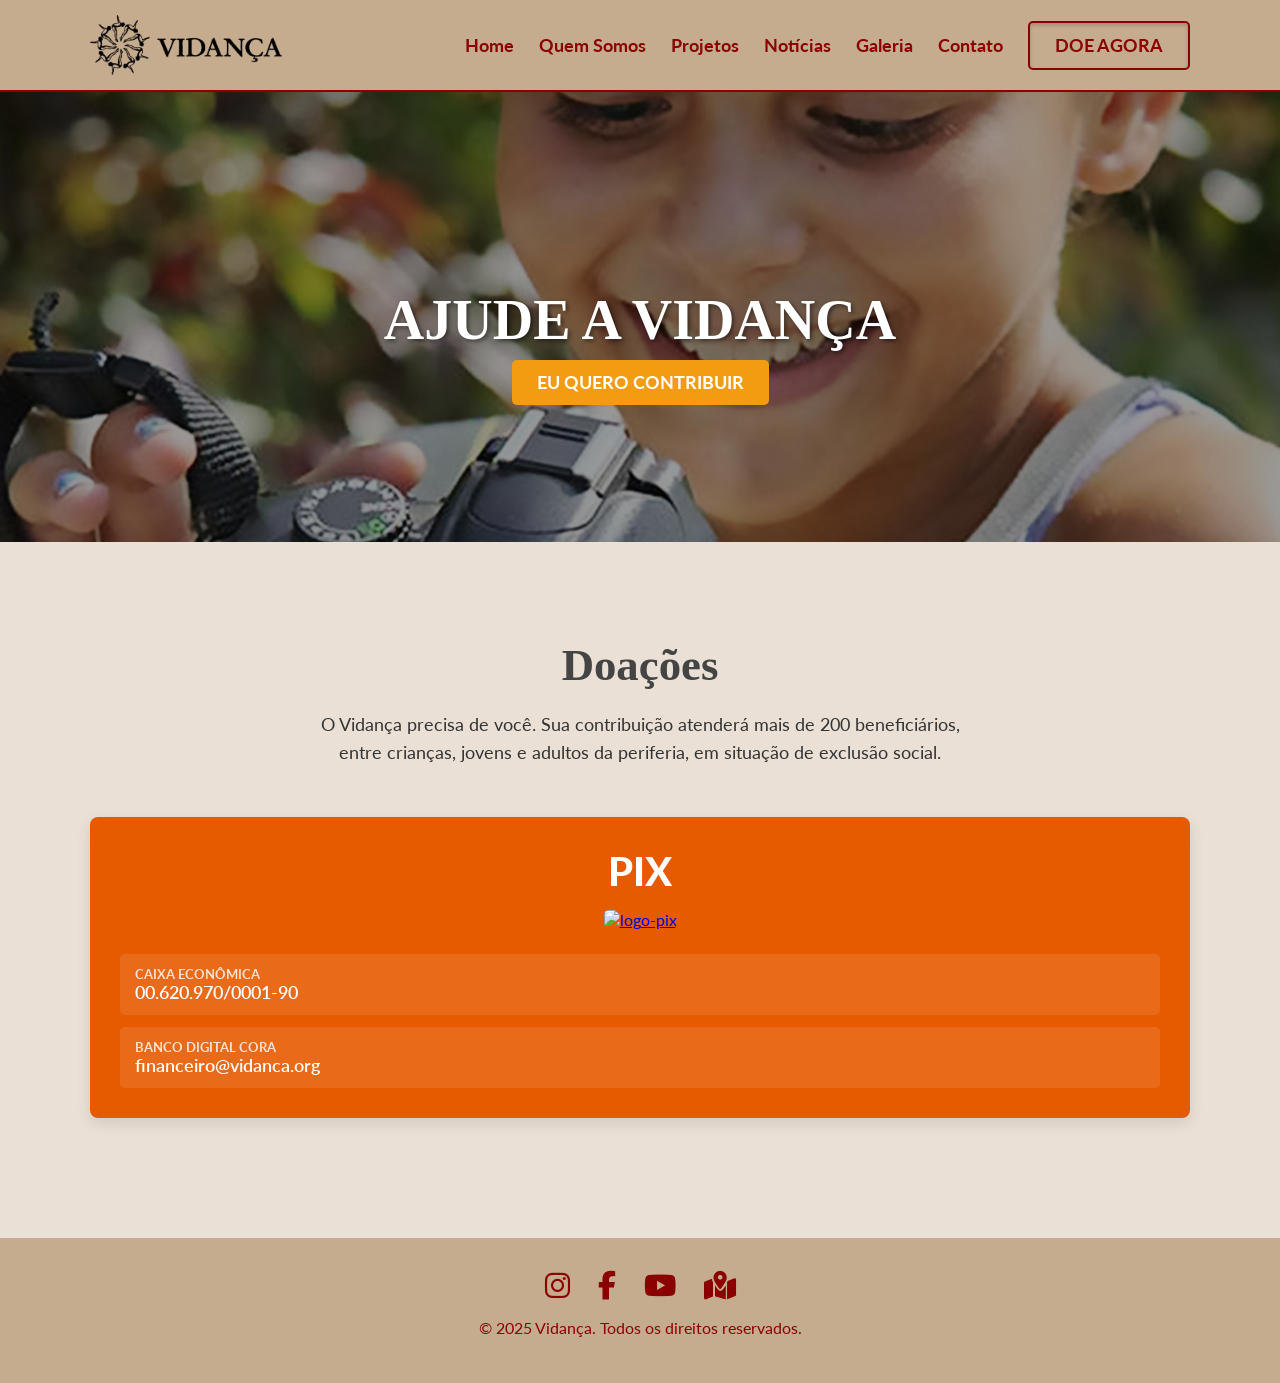
==== ajudar.html @ 6cb88810 "Merge branch 'main' of https://github.com/Eduardoe404/vidanca" ====
<!DOCTYPE html>
<html lang="pt-BR">
<head>
    <meta charset="UTF-8">
    <meta name="viewport" content="width=device-width, initial-scale=1.0">
    <title>Vidança - Movimento que Transforma</title>

    <link rel="icon" type="image/png" href="images/favicon.png">
    <link rel="stylesheet" href="css/style.css">
    <link href="https://fonts.googleapis.com/css2?family=Garamond:wght@700&family=Lato:wght@400;700&display=swap" rel="stylesheet">
    
    <link rel="stylesheet" href="https://cdnjs.cloudflare.com/ajax/libs/font-awesome/6.5.1/css/all.min.css">
</head>

<body>

    <header class="cabecalho">
    <div class="container">
        <a href="index.html" class="logo-area">
            <img src="images/vidanca-logo.png" alt="Logo VIdança" class="logo">
            </a>
        <nav>
            <ul>
                <li><a href="index.html">Home</a></li>
                <li><a href="sobre.html">Quem Somos</a></li>
                <li><a href="projetos.html">Projetos</a></li>
                <li><a href="noticias.html">Notícias</a></li>
                <li><a href="galeria.html">Galeria</a></li>
                <li><a href="contato.html">Contato</a></li>
                <li><a href="ajudar.html" class="btn-doar ativo">DOE AGORA</a></li>
            </ul>
        </nav>
        </div>
    </header>

    <main>
        
        <section class="ajude-hero">
            <div class="ajude-hero-overlay"></div>
            <div class="container hero-content">
                <h1>AJUDE A VIDANÇA</h1>
                <a href="#doacoes-secao" class="btn-contribuir">EU QUERO CONTRIBUIR</a>
            </div>
        </section>

        <section class="doacoes" id="doacoes-secao">
            <div class="container">
                <h2>Doações</h2>
                <p class="doacoes-intro">O Vidança precisa de você. Sua contribuição atenderá mais de 200 beneficiários, entre crianças, jovens e adultos da periferia, em situação de exclusão social.</p>
                
                <div class="doacoes-grid">
                    <div class="card-doacao card-vermelho">
                        <h3>PIX</h3>
                        <a href="#" class="btn-pix" >
                            <img src="images/doe-agora/pix.png" alt="logo-pix">
                        </a>

                        <div class="pix-chaves-container">

                            <div class="chave-pix">
                                <span class="chave-tipo">Caixa Econômica</span>
                                <span class="chave-valor">00.620.970/0001-90</span>
                            </div>

                            <div class="chave-pix">
                                <span class="chave-tipo">Banco Digital CORA</span>
                                <span class="chave-valor">financeiro@vidanca.org</span>
                            </div>
                        </div>
                    </div>

                </div>
            </div>
        </section>

    </main>
    
    <footer class="rodape">
    <div class="container">
        <div class="social">
            <a href="https://www.instagram.com/ciavidanca/" target="_blank" aria-label="Instagram">
                <i class="fa-brands fa-instagram"></i>
            </a>
            <a href="https://www.facebook.com/ciavidanca" target="_blank" aria-label="Facebook">
                <i class="fa-brands fa-facebook-f"></i>
            </a>
            <a href="https://www.youtube.com/c/Associa%C3%A7%C3%A3oVidan%C3%A7a" target="_blank" aria-label="YouTube">
                <i class="fa-brands fa-youtube"></i>
            </a>
            <a href="https://mapacultural.secult.ce.gov.br/agente/8705/" target="_blank" aria-label="Mapa Cultural">
                <i class="fa-solid fa-map-location-dot"></i>
            </a>
        </div>
        <p>&copy; 2025 Vidança. Todos os direitos reservados.</p>
    </div>
    </footer>
    
</body>
</html>
---- css/style.css ----
/* Definição das variáveis de cor e fontes */
:root {
    --cor-principal: #8B0000;
    --cor-fundo: #EAE0D5;
    --cor-texto: #333333;
    --cor-destaque: #C6AC8F;
    --fonte-titulo: 'Alan Sans', serif;
    --fonte-corpo: 'Lato', sans-serif;
    --fonte-subtitulo: 'Playfair Display', serif;
}

/* Estilos Globais */
body {
    margin: 0;
    font-family: var(--fonte-corpo);
    background-color: var(--cor-fundo);
    color: var(--cor-texto);
}

.container {
    max-width: 1100px;
    margin: 0 auto;
    padding: 0 20px;
}

/* Cabeçalho */
.cabecalho {
    background-color: var(--cor-destaque);
    padding: 15px 0;
    border-bottom: 2px solid var(--cor-principal);
    position: sticky;
    top: 0;
    z-index: 100;
}

.cabecalho .container {
    display: flex;
    justify-content: space-between;
    align-items: center;
}

.logo {
    height: 60px;
}

/* Agrupa a logo e o texto para que fiquem juntos */
.logo-area {
    display: flex;
    align-items: center;
    text-decoration: none; /* Remove o sublinhado do link */
}

/* Container para o texto ao lado da logo */
.logo-texto {
    display: flex;
    flex-direction: column; /* Coloca um texto sobre o outro */
    margin-left: 15px; /* Espaçamento entre a logo e o texto */
}

/* Estilo para o nome "VIdança" */
.instituto-nome {
    font-family: var(--fonte-titulo);
    font-size: 1.8em; /* Tamanho do nome */
    font-weight: bold;
    color: var(--cor-principal);
    line-height: 1; /* Ajusta a altura da linha */
}

/* Estilo para a frase "Movimento que Transforma" */
.instituto-tagline {
    font-family: var(--fonte-titulo);
    font-size: 0.9em; /* Tamanho da frase */
    color: var(--cor-principal);
    line-height: 1; /* Ajusta a altura da linha */
}

.cabecalho nav ul {
    list-style: none;
    margin: 0;
    padding: 0;
    display: flex;
    gap: 25px;
}

.cabecalho nav a {
    text-decoration: none;
    color: var(--cor-principal);
    font-weight: bold;
    font-size: 1.1em;
    padding-bottom: 5px;
    border-bottom: 2px solid transparent;
    transition: border-color 0.3s;
}

.cabecalho nav a:hover {
    border-color: var(--cor-principal);
}

/* ==================================================== */
/* ============ ESTILOS DO CARROSSEL ============ */
/* ==================================================== */

.carousel-container {
    width: 100%;
    position: relative; /* Essencial para posicionar os botões e as bolinhas */
    overflow: hidden; /* Esconde os slides que estão fora da tela */
    background-color: #333; /* Cor de fundo enquanto a imagem carrega */
    color: white;
}

.carousel-slide {
    display: flex; /* Alinha os slides lado a lado */
    height: 70vh; /* Altura de 70% da tela. Ajuste se precisar */
    min-height: 450px;
    transition: transform 0.7s ease-in-out; /* Animação de transição suave */
}

.slide {
    flex-shrink: 0; 
    box-sizing: border-box;
    position: relative;
    display: flex;
    justify-content: center;
    align-items: center;
    text-align: center;
    height: 100%;
}

.slide-background {
    position: absolute;
    top: 0;
    left: 0;
    width: 100%;
    height: 100%;
    background-size: cover;
    background-position: center;
    z-index: 1;
}

/* Camada escura para dar contraste ao texto */
.slide-background::before {
    content: '';
    position: absolute;
    top: 0;
    left: 0;
    width: 100%;
    height: 100%;
    background-color: rgba(0, 0, 0, 0.5); /* Ajuste a opacidade (0.5) se precisar */
}

.slide-content {
    position: relative;
    z-index: 2;
    max-width: 800px;
    padding: 20px;
}

.slide-content h2 {
    font-family: var(--fonte-titulo);
    font-size: 3.5rem; /* Tamanho do título principal */
    text-transform: uppercase;
    text-shadow: 2px 2px 5px rgba(0,0,0,0.7);
    margin-bottom: 15px;
}

.slide-content p {
    font-family: var(--fonte-corpo);
    font-size: 1.2rem;
    line-height: 1.6;
    margin-bottom: 30px;
}

.btn-saber-mais {
    font-family: var(--fonte-corpo);
    font-weight: bold;
    background-color: transparent;
    border: 2px solid white;
    color: white;
    padding: 12px 25px;
    text-decoration: none;
    text-transform: uppercase;
    border-radius: 5px;
    transition: background-color 0.3s, color 0.3s;
}

.btn-saber-mais:hover {
    background-color: white;
    color: var(--cor-principal);
}

.cabecalho nav a.btn-doar {
    font-family: var(--fonte-corpo);
    font-weight: bold;
    background-color: var(--cor-destaque);
    border: 2px solid var(--cor-principal);
    color: var(--cor-principal); /* Esta regra agora será aplicada corretamente */
    padding: 12px 25px;
    text-decoration: none;
    text-transform: uppercase;
    border-radius: 5px;
    transition: background-color 0.3s, color 0.3s;
}

.cabecalho nav a.btn-doar:hover {
    background-color: #A52A2A; /* Um vermelho um pouco mais claro para o efeito */
    border-color: #A52A2A;
    color: white;
}

/* Estilo dos Botões de Navegação (Setas) */
.carousel-btn {
    position: absolute;
    top: 50%;
    transform: translateY(-50%);
    z-index: 3;
    background-color: rgba(0, 0, 0, 0.4);
    color: white;
    border: none;
    cursor: pointer;
    padding: 15px;
    font-size: 20px;
    transition: background-color 0.3s;
}

.carousel-btn:hover {
    background-color: rgba(0, 0, 0, 0.7);
}

.prev { left: 15px; }
.next { right: 15px; }

/* Estilo das Bolinhas de Navegação */
.carousel-dots {
    position: absolute;
    bottom: 20px;
    left: 50%;
    transform: translateX(-50%);
    z-index: 3;
    display: flex;
    gap: 10px;
}

.dot {
    width: 12px;
    height: 12px;
    border-radius: 50%;
    background-color: rgba(255, 255, 255, 0.5);
    cursor: pointer;
    transition: background-color 0.3s;
}

.dot.active {
    background-color: white;
}

/* Seção de Nossos Programas */
.proximos-eventos {
    padding: 60px 0;
}

.proximos-eventos h2 {
    text-align: center;
    font-family: var(--fonte-titulo);
    font-size: 2.5em;
    color: var(--cor-principal);
    margin-bottom: 40px;
}

.evento-card {
    display: block; 
    text-decoration: none;
    color: white;
    min-height: 450px; 
    border-radius: 8px;
    overflow: hidden;
    position: relative;
    background-size: cover;
    background-position: center;
    transition: transform 0.3s ease;
    box-shadow: 0 5px 15px rgba(0,0,0,0.2);
}


/* Rodapé */
.rodape {
    background-color: var(--cor-destaque);
    color: var(--cor-principal);
    text-align: center;
    padding: 30px 0;
    margin-top: 60px;
}

.rodape .social {
    margin-bottom: 15px;
}

.rodape .social a {
    color: var(--cor-principal); 
    text-decoration: none;
    margin: 0 12px; 
    font-size: 1.8em; 
    display: inline-block; 
    transition: transform 0.3s, opacity 0.3s;
}
.rodape .social a:hover {
    opacity: 0.7; 
    transform: scale(1.1); 
}

/* ==================================================== */
/* ============ SEÇÃO DE NOTÍCIAS / EVENTOS ============ */
/* ==================================================== */

.secao-eventos {
    padding: 60px 0;
}

.secao-eventos h2 {
    text-align: center;
    font-family: var(--fonte-subtitulo);
    font-size: 2.5em;
    font-weight: 1000;
    color: var(--cor-principal);
    margin-bottom: -20px;
}

.secao-eventos .subtitle {
    text-align: center;
    font-family: var(--fonte-subtitulo);
    font-size: 1.5em;
    font-weight: 100;
    color: var(--cor-principal);
    margin-bottom: 40px;
}

#eventos-container {
    display: grid;
    grid-template-columns: repeat(auto-fit, minmax(300px, 1fr));
    gap: 30px;
}

.evento-card {
    display: block;
    text-decoration: none;
    color: white;
    border-radius: 8px;
    overflow: hidden;
    position: relative;
    background-size: cover;
    background-position: center;
    transition: transform 0.3s ease;
    box-shadow: 0 5px 15px rgba(0,0,0,0.2);
}

.evento-card:hover {
    transform: scale(1.03);
}

.evento-card::before {
    content: '';
    position: absolute;
    top: 0; left: 0; right: 0; bottom: 0;
    background: linear-gradient(to top, rgba(0, 0, 0, 0.85) 20%, rgba(0, 0, 0, 0) 60%);
    z-index: 1;
}

.evento-card-content {
    position: relative;
    z-index: 2;
    padding: 20px;
    height: 98%;
    display: flex;
    flex-direction: column;
    justify-content: flex-end;
}

.evento-card .categoria {
    background-color: var(--cor-principal);
    padding: 5px 10px;
    border-radius: 5px;
    font-size: 0.8em;
    font-weight: bold;
    align-self: flex-start;
    margin-bottom: auto;
}

.evento-card .titulo {
    font-family: var(--fonte-titulo);
    font-size: 1.6em;
    line-height: 1.2;
    text-shadow: 1px 1px 3px rgba(0,0,0,0.7);
}

/* ==================================================== */
/* ============ ESTILOS DA SEÇÃO DE LOCALIZAÇÃO ============ */
/* ==================================================== */

.secao-localizacao {
    position: relative; 
    padding: 100px 20px; 
    text-align: center;
    color: white;
    background-image: url('../images/home/estudio-danca.png'); 
    background-size: cover;
    background-position: center;
    background-attachment: fixed; 
}

.secao-localizacao::before {
    content: '';
    position: absolute;
    top: 0;
    left: 0;
    right: 0;
    bottom: 0;
    z-index: 1;
    background-color: rgba(0, 0, 0, 0.7); 
}

.localizacao-conteudo {
    position: relative;
    z-index: 2;
    display: flex;
    flex-direction: column;
    align-items: center;
}

.localizacao-conteudo h2 {
    font-family: var(--fonte-subtitulo);
    font-size: 3rem;
    text-transform: uppercase;
    text-shadow: 2px 2px 4px rgba(0, 0, 0, 0.5);
    margin-bottom: 15px;
}

.localizacao-conteudo .endereco {
    font-family: var(--fonte-subtitulo);
    font-size: 1.1rem;
    max-width: 500px; 
    margin-bottom: 30px;
    line-height: 1.6;
}

.btn-localizacao {
    background-color: #e67e22; 
    color: white;
    padding: 12px 25px;
    text-decoration: none;
    font-weight: bold;
    text-transform: uppercase;
    border-radius: 5px;
    transition: background-color 0.3s;
}

.btn-localizacao:hover {
    background-color: #d35400; 
}

/*
========================================
ESTILOS DA PÁGINA "AJUDAR"
========================================
*/

nav .btn-doar {
    background-color: var(--cor-principal);
    color: white;
    padding: 8px 15px;
    border-radius: 5px;
    transition: background-color 0.3s;
}

nav .btn-doar:hover {
    background-color: #6e0000; 
    color: white;
    border-bottom: 2px solid transparent; 
}

nav .btn-doar.ativo {
    background-color: #6e0000;
    color: white;
    box-shadow: inset 0 2px 4px rgba(0,0,0,0.2);
}

nav a.ativo {
    border-bottom: 2px solid var(--cor-principal);
}
nav .btn-doar.ativo {
    border-bottom: none; 
}


.ajude-hero {
    position: relative;
    height: 450px;
    background-image: url('../images/doe-agora/doacao.jpg');
    background-size: cover;
    background-position: center 30%; 
    display: flex;
    align-items: center;
    justify-content: center;
    text-align: center;
    color: white;
}

.ajude-hero-overlay {
    position: absolute;
    top: 0;
    left: 0;
    right: 0;
    bottom: 0;
    background-color: rgba(0, 0, 0, 0.4); 
    z-index: 1;
}

.ajude-hero .hero-content {
    position: relative; 
    z-index: 2;
}

.ajude-hero h1 {
    font-family: var(--fonte-titulo);
    font-size: 3.5em;
    font-weight: bold;
    margin-bottom: 20px;
    text-shadow: 2px 2px 4px rgba(0,0,0,0.5);
}

.btn-contribuir {
    background-color: #F39C12; 
    color: white;
    padding: 12px 25px;
    text-decoration: none;
    font-weight: bold;
    border-radius: 5px;
    font-size: 1.1em;
    text-transform: uppercase;
    transition: background-color 0.3s;
}

.btn-contribuir:hover {
    background-color: #E67E22; 
}

.doacoes {
    padding: 60px 0;
}

.doacoes h2 {
    text-align: center;
    font-family: var(--fonte-titulo);
    font-size: 2.8em;
    color: #444; 
    margin-bottom: 20px;
}

.doacoes-intro {
    text-align: center;
    max-width: 650px;
    margin: 0 auto 50px auto;
    font-size: 1.1em;
    line-height: 1.6;
    color: var(--cor-texto);
}

.doacoes-grid {
    display: grid;
    grid-template-columns: repeat(auto-fit, minmax(280px, 1fr));
    gap: 30px;
}

.card-doacao {
    padding: 30px;
    border-radius: 8px;
    color: white;
    background-repeat: no-repeat;
    background-position: bottom 20px right 20px;
    background-size: 90px;
    background-image: url('../images/hand-icon-faint.png'); 
    display: flex;
    flex-direction: column;
    text-align: center;
    box-shadow: 0 5px 15px rgba(0,0,0,0.1);
    transition: transform 0.3s;
}

.card-doacao:hover {
    transform: translateY(-5px);
}

.card-vermelho { background-color: #E65A00; } 

.card-doacao h3 {
    font-family: 'Lato', sans-serif;
    font-size: 2.5em;
    margin: 0 0 15px 0;
    font-weight: 900; 
}

.card-doacao .chaves {
    font-size: 1.2em;
    font-weight: bold;
    margin-bottom: 10px;
    min-height: 40px; 
}

.card-doacao .descricao {
    font-size: 0.9em;
    line-height: 1.5;
    margin-bottom: 30px;
    flex-grow: 1; 
}

.btn-pix img {
    max-width: 100px;
    height: auto;
    border-radius: 5px;
    transition: opacity 0.3s;
    
}

.btn-pix:hover img {
    opacity: 0.85;
}

/*
========================================
ESTILOS DO CARD PIX
========================================
*/

.pix-chaves-container {
    margin-top: 25px; 
    width: 100%;
}

.chave-pix {
    background-color: rgba(255, 255, 255, 0.1); 
    border-radius: 5px;
    padding: 12px 15px;
    margin-bottom: 12px;
    text-align: left; 
    transition: background-color 0.3s;
}

.chave-pix:last-child {
    margin-bottom: 0;
}

.chave-pix:hover {
    background-color: rgba(255, 255, 255, 0.2); 
}

.chave-tipo {
    display: block;
    font-size: 0.8em;
    font-weight: bold;
    text-transform: uppercase;
    color: rgba(255, 255, 255, 0.8); 
}

.chave-valor {
    display: block;
    font-size: 1.1em;
    font-weight: 600;
    color: #FFFFFF; 
    word-wrap: break-word; 
}

/*
========================================
ESTILOS DA PÁGINA "SOBRE NÓS"
========================================
*/

.page-title {
    background-color: var(--cor-destaque);
    padding: 30px 0;
    text-align: center;
    border-bottom: 2px solid rgba(0,0,0,0.05);
}

.page-title h1 {
    font-family: var(--fonte-titulo);
    font-size: 3em;
    color: var(--cor-principal);
    margin: 0;
}

.sobre-conteudo, 
.sobre-fundadora, 
.sobre-programas, 
.sobre-inscricoes {
    padding: 50px 0;
    border-bottom: 1px solid #ddd;
}
.sobre-inscricoes {
    border-bottom: none; 
}

.sobre-conteudo h2, 
.sobre-fundadora h2, 
.sobre-programas h2, 
.sobre-inscricoes h2 {
    font-family: var(--fonte-titulo);
    font-size: 2.5em;
    color: var(--cor-principal);
    margin-bottom: 30px;
    text-align: center;
}

.sobre-programas h3, 
.fundadora-bio h3, 
.inscricoes-grid h4 {
    font-family: var(--fonte-titulo);
    font-size: 1.8em;
    color: var(--cor-texto);
    margin-top: 25px;
    margin-bottom: 15px;
}
.sobre-programas h3:first-child {
    margin-top: 0;
}

.sobre-conteudo p, 
.fundadora-bio p, 
.sobre-programas p, 
.sobre-inscricoes p {
    font-size: 1.1em;
    line-height: 1.7;
    margin-bottom: 20px;
    color: var(--cor-texto);
}

.sintese-texto {
    font-weight: bold;
    font-style: italic;
    color: var(--cor-principal);
    font-size: 1.15em !important;
    text-align: center;
    border-top: 1px solid #eee;
    border-bottom: 1px solid #eee;
    padding: 20px 0;
    margin-top: 30px;
}

.sobre-inscricoes ul {
    list-style: none;
    padding-left: 0;
}

.sobre-inscricoes li {
    font-size: 1.05em;
    line-height: 1.6;
    margin-bottom: 12px;
    position: relative;
    padding-left: 25px;
}

.sobre-inscricoes li::before {
    content: '•';
    color: var(--cor-principal);
    font-weight: bold;
    display: inline-block;
    position: absolute;
    left: 0;
    top: 0;
    font-size: 1.2em;
}


.fundadora-grid {
    display: grid;
    grid-template-columns: 1fr 2.5fr; 
    gap: 40px;
}

.fundadora-img img {
    width: 100%;
    height: 100%; 
    object-fit: cover; 
    border-radius: 8px;
    box-shadow: 0 4px 12px rgba(0,0,0,0.15);
}

.fundadora-bio h3 {
    margin-top: 0; 
}


/* ========================================
NOVO ESTILO DE CARDS DE PROGRAMAS
========================================
*/
.programas-grid {
    display: grid;
    grid-template-columns: repeat(auto-fit, minmax(280px, 1fr));
    gap: 30px;
    margin-top: 20px;
    margin-bottom: 40px;
}

.programa-card {
    background-color: #ffffff;
    border-radius: 8px;
    box-shadow: 0 4px 10px rgba(0,0,0,0.1);
    padding: 25px;
    display: flex;
    flex-direction: column;
    transition: transform 0.3s, box-shadow 0.3s;
}

.programa-card:hover {
    transform: translateY(-5px);
    box-shadow: 0 6px 15px rgba(0,0,0,0.15);
}

.programa-card h4 {
    font-family: var(--fonte-titulo);
    font-size: 1.5em;
    color: var(--cor-principal);
    margin-top: 0;
    margin-bottom: 15px;
}

.programa-card p {
    font-size: 1em; /* Tamanho da descrição */
    line-height: 1.6;
    color: var(--cor-texto);
    margin-bottom: 0;
    flex-grow: 1; /* Garante que os cards na mesma linha tenham a mesma altura */
}
/* --- FIM DO NOVO BLOCO --- */


/* Seção de Inscrições */
.inscricoes-grid {
    display: grid;
    grid-template-columns: 1fr 1fr;
    gap: 40px;
}

.inscricoes-grid h4 {
    margin-top: 0;
}

.inscricoes-grid .contato-lista li {
    padding-left: 35px; 
    font-weight: 500;
}

.inscricoes-grid .contato-lista li::before {
    font-family: 'Font Awesome 6 Free'; 
    font-weight: 900;
    font-size: 1em;
    top: 3px;
}

.inscricoes-grid .contato-lista li.endereco::before {
    content: '\f3c5'; 
}
.inscricoes-grid .contato-lista li.telefone::before {
    content: '\f095'; 
}
.inscricoes-grid .contato-lista li.email::before {
    content: '\f0e0'; 
}


/* --- Responsividade (para telas menores) --- */

@media (max-width: 800px) {
    .fundadora-grid {
        grid-template-columns: 1fr; 
    }
    .fundadora-img {
        max-width: 300px; 
        margin: 0 auto 30px auto;
    }
    .fundadora-bio h3 {
        text-align: center;
    }
}

@media (max-width: 768px) {
    .inscricoes-grid {
        grid-template-columns: 1fr; 
        gap: 0px; 
    }
    .inscricoes-grid div:first-child {
        margin-bottom: 40px; 
    }
}

/* ==================================================== */
/* ============ ESTILOS RESPONSIVOS ============ */
/* ==================================================== */

@media (max-width: 1000px) {

    .cabecalho .container {
        flex-direction: column;
        gap: 15px;
    }

    .cabecalho nav ul {
        gap: 15px;
        flex-wrap: wrap; 
        justify-content: center;
    }

    .cabecalho nav a {
        font-size: 1em; 
    }

    .slide-content h2 {
        font-size: 2.5rem;
    }

    .slide-content p {
        font-size: 1rem;
    }

    .secao-eventos h2 {
        font-size: 2em;
    }
    .secao-eventos .subtitle {
        font-size: 1.2em;
    }

    .cabecalho nav a.btn-doar {
        padding: 8px 12px;
        font-size: 0.9em;
        width: 100%; 
        text-align: center;
        margin-top: 10px; 
    }

    .cabecalho nav ul {
        width: 100%; 
    }
}
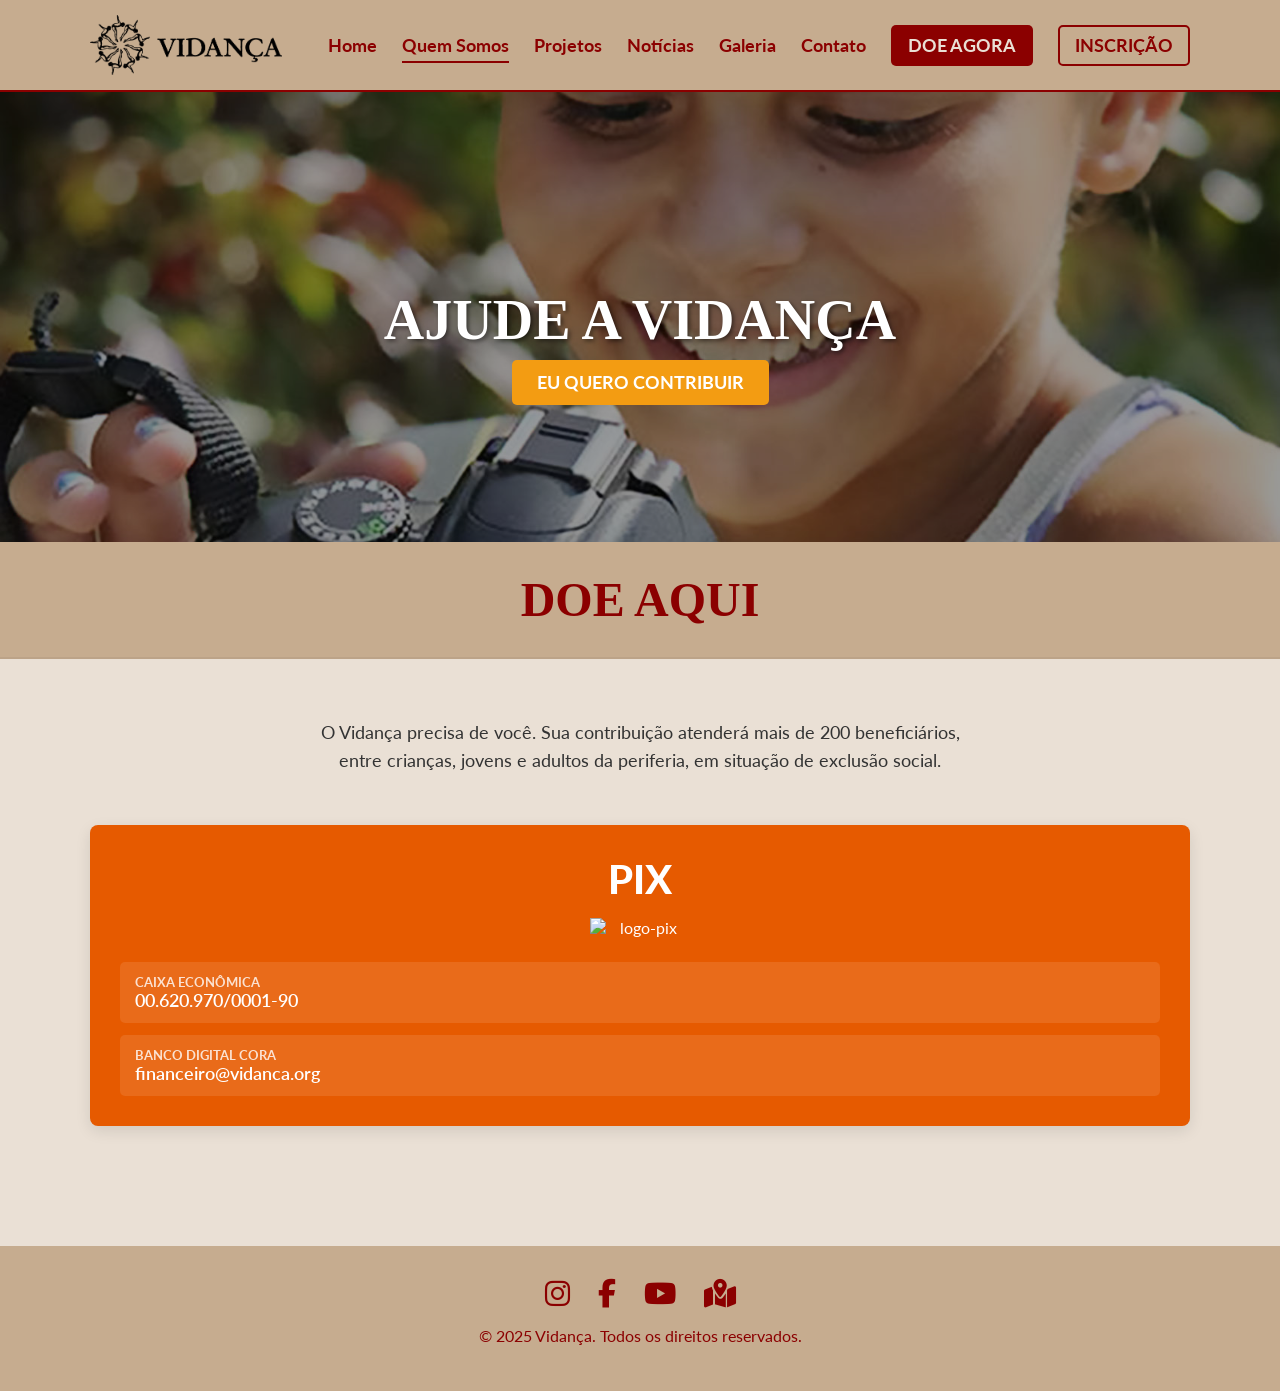
==== commit b0ed5ed2: "Ajustes e Avanço no Desenvolvimento do Site" ====
--- a/ajudar.html
+++ b/ajudar.html
@@ -3,7 +3,7 @@
 <head>
     <meta charset="UTF-8">
     <meta name="viewport" content="width=device-width, initial-scale=1.0">
-    <title>Vidança - Movimento que Transforma</title>
+    <title>Doe agora - Vidança</title>
 
     <link rel="icon" type="image/png" href="images/favicon.png">
     <link rel="stylesheet" href="css/style.css">
@@ -17,17 +17,18 @@
     <header class="cabecalho">
     <div class="container">
         <a href="index.html" class="logo-area">
-            <img src="images/vidanca-logo.png" alt="Logo VIdança" class="logo">
-            </a>
+            <img src="images/vidanca-logo.png" alt="Logo Vidança" class="logo">
+        </a>
         <nav>
             <ul>
                 <li><a href="index.html">Home</a></li>
-                <li><a href="sobre.html">Quem Somos</a></li>
+                <li><a href="sobre.html" class="ativo">Quem Somos</a></li>
                 <li><a href="projetos.html">Projetos</a></li>
                 <li><a href="noticias.html">Notícias</a></li>
                 <li><a href="galeria.html">Galeria</a></li>
                 <li><a href="contato.html">Contato</a></li>
-                <li><a href="ajudar.html" class="btn-doar ativo">DOE AGORA</a></li>
+                <li><a href="#" class="btn-doar">DOE AGORA</a></li>
+                <li><a href="inscricao.html" class="btn-inscricao">INSCRIÇÃO</a></li>
             </ul>
         </nav>
         </div>
@@ -43,17 +44,21 @@
             </div>
         </section>
 
+        <section class="page-title">
+            <div class="container">
+                <h1>DOE AQUI</h1>
+            </div>
+        </section>
+
         <section class="doacoes" id="doacoes-secao">
             <div class="container">
-                <h2>Doações</h2>
                 <p class="doacoes-intro">O Vidança precisa de você. Sua contribuição atenderá mais de 200 beneficiários, entre crianças, jovens e adultos da periferia, em situação de exclusão social.</p>
                 
                 <div class="doacoes-grid">
                     <div class="card-doacao card-vermelho">
                         <h3>PIX</h3>
-                        <a href="#" class="btn-pix" >
-                            <img src="images/doe-agora/pix.png" alt="logo-pix">
-                        </a>
+                        
+                        <img src="images/doe-agora/pix.png" alt="logo-pix" class="img-pix">
 
                         <div class="pix-chaves-container">
 
--- a/css/style.css
+++ b/css/style.css
@@ -96,23 +96,66 @@
     border-color: var(--cor-principal);
 }
 
+/* --- ESTILOS DOS BOTÕES DO MENU (CONSOLIDADOS) --- */
+
+/* Estilo para o botão "DOE AGORA" */
+.cabecalho nav a.btn-doar,
+.cabecalho nav a.btn-inscricao {
+    padding: 8px 15px;
+    border-radius: 5px;
+    transition: background-color 0.3s;
+    border: 2px solid transparent;
+    text-decoration: none;
+}
+.cabecalho nav a.btn-doar {
+    background-color: var(--cor-principal);
+    color: var(--cor-fundo);
+}
+.cabecalho nav a.btn-doar:hover {
+    background-color: var(--cor-destaque); /* Vinho mais escuro */
+    color: var(--cor-principal);
+    border-color: var(--cor-principal);
+}
+.cabecalho nav a.btn-doar.ativo {
+    background-color: var(--cor-destaque);
+    color: white;
+    box-shadow: inset 0 2px 4px rgba(0,0,0,0.2);
+}
+
+.cabecalho nav a.btn-inscricao {
+    background-color: var(--cor-destaque);
+    color: var(--cor-principal);
+    border-color: var(--cor-principal);
+}
+.cabecalho nav a.btn-inscricao:hover {
+    background-color: #6e0000;
+    color: white;
+    border-color: transparent;
+}
+.cabecalho nav a.btn-inscricao.ativo {
+    background-color: #6e0000;
+    box-shadow: inset 0 2px 4px rgba(0,0,0,0.2);
+    border-color: transparent;
+}
+
+
 /* ==================================================== */
 /* ============ ESTILOS DO CARROSSEL ============ */
 /* ==================================================== */
 
 .carousel-container {
     width: 100%;
-    position: relative; /* Essencial para posicionar os botões e as bolinhas */
-    overflow: hidden; /* Esconde os slides que estão fora da tela */
-    background-color: #333; /* Cor de fundo enquanto a imagem carrega */
+    position: relative;
+    overflow: hidden;
+    background-color: #333;
     color: white;
 }
 
 .carousel-slide {
-    display: flex; /* Alinha os slides lado a lado */
-    height: 70vh; /* Altura de 70% da tela. Ajuste se precisar */
+    display: flex;
+    height: 70vh;
     min-height: 450px;
-    transition: transform 0.7s ease-in-out; /* Animação de transição suave */
+    transition: transform 0.7s ease-in-out;
 }
 
 .slide {
@@ -137,7 +180,6 @@
     z-index: 1;
 }
 
-/* Camada escura para dar contraste ao texto */
 .slide-background::before {
     content: '';
     position: absolute;
@@ -145,7 +187,7 @@
     left: 0;
     width: 100%;
     height: 100%;
-    background-color: rgba(0, 0, 0, 0.5); /* Ajuste a opacidade (0.5) se precisar */
+    background-color: rgba(0, 0, 0, 0.5);
 }
 
 .slide-content {
@@ -157,7 +199,7 @@
 
 .slide-content h2 {
     font-family: var(--fonte-titulo);
-    font-size: 3.5rem; /* Tamanho do título principal */
+    font-size: 3.5rem;
     text-transform: uppercase;
     text-shadow: 2px 2px 5px rgba(0,0,0,0.7);
     margin-bottom: 15px;
@@ -176,7 +218,7 @@
     background-color: transparent;
     border: 2px solid white;
     color: white;
-    padding: 12px 25px;
+    padding: 5px 15px; /* Mantido o padding menor para este botão */
     text-decoration: none;
     text-transform: uppercase;
     border-radius: 5px;
@@ -186,25 +228,6 @@
 .btn-saber-mais:hover {
     background-color: white;
     color: var(--cor-principal);
-}
-
-.cabecalho nav a.btn-doar {
-    font-family: var(--fonte-corpo);
-    font-weight: bold;
-    background-color: var(--cor-destaque);
-    border: 2px solid var(--cor-principal);
-    color: var(--cor-principal); /* Esta regra agora será aplicada corretamente */
-    padding: 12px 25px;
-    text-decoration: none;
-    text-transform: uppercase;
-    border-radius: 5px;
-    transition: background-color 0.3s, color 0.3s;
-}
-
-.cabecalho nav a.btn-doar:hover {
-    background-color: #A52A2A; /* Um vermelho um pouco mais claro para o efeito */
-    border-color: #A52A2A;
-    color: white;
 }
 
 /* Estilo dos Botões de Navegação (Setas) */
@@ -253,24 +276,70 @@
     background-color: white;
 }
 
-/* Seção de Nossos Programas */
-.proximos-eventos {
+/* Rodapé */
+.rodape {
+    background-color: var(--cor-destaque);
+    color: var(--cor-principal);
+    text-align: center;
+    padding: 30px 0;
+    margin-top: 60px;
+}
+
+.rodape .social {
+    margin-bottom: 15px;
+}
+
+.rodape .social a {
+    color: var(--cor-principal); 
+    text-decoration: none;
+    margin: 0 12px; 
+    font-size: 1.8em; 
+    display: inline-block; 
+    transition: transform 0.3s, opacity 0.3s;
+}
+.rodape .social a:hover {
+    opacity: 0.7; 
+    transform: scale(1.1); 
+}
+
+/* ==================================================== */
+/* ============ SEÇÃO DE NOTÍCIAS / EVENTOS ============ */
+/* ==================================================== */
+
+.secao-eventos {
     padding: 60px 0;
 }
 
-.proximos-eventos h2 {
-    text-align: center;
-    font-family: var(--fonte-titulo);
+.secao-eventos h2 {
+    text-align: center;
+    font-family: var(--fonte-subtitulo);
     font-size: 2.5em;
+    font-weight: 1000;
+    color: var(--cor-principal);
+    margin-bottom: -20px;
+}
+
+.secao-eventos .subtitle {
+    text-align: center;
+    font-family: var(--fonte-subtitulo);
+    font-size: 1.5em;
+    font-weight: 100;
     color: var(--cor-principal);
     margin-bottom: 40px;
 }
 
+#eventos-container {
+    display: grid;
+    grid-template-columns: repeat(auto-fit, minmax(300px, 1fr));
+    gap: 30px;
+}
+
+/* Esta é a definição CORRETA e completa do .evento-card */
 .evento-card {
-    display: block; 
+    display: block;
     text-decoration: none;
     color: white;
-    min-height: 450px; 
+    min-height: 450px; /* Adicionado min-height que estava no bloco antigo */
     border-radius: 8px;
     overflow: hidden;
     position: relative;
@@ -280,78 +349,6 @@
     box-shadow: 0 5px 15px rgba(0,0,0,0.2);
 }
 
-
-/* Rodapé */
-.rodape {
-    background-color: var(--cor-destaque);
-    color: var(--cor-principal);
-    text-align: center;
-    padding: 30px 0;
-    margin-top: 60px;
-}
-
-.rodape .social {
-    margin-bottom: 15px;
-}
-
-.rodape .social a {
-    color: var(--cor-principal); 
-    text-decoration: none;
-    margin: 0 12px; 
-    font-size: 1.8em; 
-    display: inline-block; 
-    transition: transform 0.3s, opacity 0.3s;
-}
-.rodape .social a:hover {
-    opacity: 0.7; 
-    transform: scale(1.1); 
-}
-
-/* ==================================================== */
-/* ============ SEÇÃO DE NOTÍCIAS / EVENTOS ============ */
-/* ==================================================== */
-
-.secao-eventos {
-    padding: 60px 0;
-}
-
-.secao-eventos h2 {
-    text-align: center;
-    font-family: var(--fonte-subtitulo);
-    font-size: 2.5em;
-    font-weight: 1000;
-    color: var(--cor-principal);
-    margin-bottom: -20px;
-}
-
-.secao-eventos .subtitle {
-    text-align: center;
-    font-family: var(--fonte-subtitulo);
-    font-size: 1.5em;
-    font-weight: 100;
-    color: var(--cor-principal);
-    margin-bottom: 40px;
-}
-
-#eventos-container {
-    display: grid;
-    grid-template-columns: repeat(auto-fit, minmax(300px, 1fr));
-    gap: 30px;
-}
-
-.evento-card {
-    display: block;
-    text-decoration: none;
-    color: white;
-    border-radius: 8px;
-    overflow: hidden;
-    position: relative;
-    background-size: cover;
-    background-position: center;
-    transition: transform 0.3s ease;
-    box-shadow: 0 5px 15px rgba(0,0,0,0.2);
-}
-
 .evento-card:hover {
     transform: scale(1.03);
 }
@@ -368,7 +365,7 @@
     position: relative;
     z-index: 2;
     padding: 20px;
-    height: 98%;
+    height: 98%; /* Leve ajuste para evitar overflow */
     display: flex;
     flex-direction: column;
     justify-content: flex-end;
@@ -462,33 +459,15 @@
 ========================================
 */
 
-nav .btn-doar {
-    background-color: var(--cor-principal);
-    color: white;
-    padding: 8px 15px;
-    border-radius: 5px;
-    transition: background-color 0.3s;
-}
-
-nav .btn-doar:hover {
-    background-color: #6e0000; 
-    color: white;
-    border-bottom: 2px solid transparent; 
-}
-
-nav .btn-doar.ativo {
-    background-color: #6e0000;
-    color: white;
-    box-shadow: inset 0 2px 4px rgba(0,0,0,0.2);
-}
+/* --- REMOVIDO Bloco duplicado de estilos de botão .btn-doar --- */
 
 nav a.ativo {
     border-bottom: 2px solid var(--cor-principal);
 }
-nav .btn-doar.ativo {
-    border-bottom: none; 
-}
-
+/* Garante que botões ativos não tenham a borda inferior */
+nav .btn-doar.ativo, nav .btn-inscricao.ativo {
+    border-bottom: none !important; 
+}
 
 .ajude-hero {
     position: relative;
@@ -611,16 +590,12 @@
     flex-grow: 1; 
 }
 
-.btn-pix img {
+.img-pix {
     max-width: 100px;
     height: auto;
     border-radius: 5px;
     transition: opacity 0.3s;
-    
-}
-
-.btn-pix:hover img {
-    opacity: 0.85;
+    padding-left: 470px;
 }
 
 /*
@@ -744,6 +719,7 @@
     margin-top: 30px;
 }
 
+/* --- CORRIGIDO: Removido seletor .certificacoes-lista (código morto) --- */
 .sobre-inscricoes ul {
     list-style: none;
     padding-left: 0;
@@ -767,6 +743,7 @@
     top: 0;
     font-size: 1.2em;
 }
+/* --- FIM DA CORREÇÃO --- */
 
 
 .fundadora-grid {
@@ -787,9 +764,8 @@
     margin-top: 0; 
 }
 
-
 /* ========================================
-NOVO ESTILO DE CARDS DE PROGRAMAS
+ESTILO DE CARDS DE PROGRAMAS
 ========================================
 */
 .programas-grid {
@@ -824,11 +800,51 @@
 }
 
 .programa-card p {
-    font-size: 1em; /* Tamanho da descrição */
+    font-size: 1em; 
     line-height: 1.6;
     color: var(--cor-texto);
     margin-bottom: 0;
-    flex-grow: 1; /* Garante que os cards na mesma linha tenham a mesma altura */
+    flex-grow: 1; 
+}
+/* --- FIM DO BLOCO DE PROGRAMAS --- */
+
+
+/* --- REMOVIDO Bloco de parcerias com imagem única (código morto) --- */
+
+
+/* ========================================
+NOVOS ESTILOS DE CARDS DE PARCERIAS (SEÇÃO "Certificações e Parcerias")
+(Este bloco estava faltando no seu arquivo)
+========================================
+*/
+.parcerias-grid {
+    display: grid;
+    grid-template-columns: repeat(auto-fit, minmax(280px, 1fr)); /* Responsivo */
+    gap: 20px; /* Espaço entre os cards */
+    margin-top: 25px;
+    margin-bottom: 40px; /* Espaço abaixo do grid */
+}
+
+.parceria-card {
+    background-color: #ffffff; /* Fundo branco */
+    border-radius: 8px;
+    box-shadow: 0 4px 10px rgba(0,0,0,0.08); /* Sombra mais sutil */
+    padding: 20px;
+    display: flex;
+    align-items: center; /* Centraliza o texto verticalmente */
+    transition: transform 0.3s, box-shadow 0.3s;
+}
+
+.parceria-card:hover {
+    transform: translateY(-3px); /* Efeito sutil ao passar o mouse */
+    box-shadow: 0 6px 12px rgba(0,0,0,0.1);
+}
+
+.parceria-card p {
+    font-size: 1.05em; /* Tamanho do texto */
+    line-height: 1.5;
+    color: var(--cor-texto); /* Cor de texto padrão (cinza escuro) */
+    margin: 0; /* Remove margens padrão do parágrafo dentro do card */
 }
 /* --- FIM DO NOVO BLOCO --- */
 
@@ -867,6 +883,97 @@
 }
 
 
+/*
+========================================
+ESTILOS DA PÁGINA "FAÇA PARTE" (Inscrições)
+========================================
+*/
+
+/* --- REMOVIDO Bloco duplicado de estilos de botão .btn-inscricao --- */
+
+/* Grid dos Documentos */
+.documentos-grid {
+    display: grid;
+    grid-template-columns: repeat(auto-fit, minmax(250px, 1fr));
+    gap: 15px;
+    margin-top: 20px;
+}
+
+.documento-card {
+    background-color: #ffffff; 
+    border-radius: 8px;
+    padding: 20px;
+    box-shadow: 0 4px 10px rgba(0,0,0,0.08);
+    font-size: 1.05em;
+    color: var(--cor-texto); 
+    font-weight: 500;
+    display: flex;
+    align-items: center;
+    gap: 15px; 
+    transition: transform 0.3s, box-shadow 0.3s;
+    line-height: 1.4;
+}
+
+.documento-card:hover {
+    transform: translateY(-3px);
+    box-shadow: 0 6px 12px rgba(0,0,0,0.1);
+}
+
+.documento-card i {
+    font-size: 1.5em;
+    color: var(--cor-principal); 
+    width: 30px; 
+    text-align: center;
+}
+
+/* Estilo da segunda coluna (Contato) */
+.inscricoes-contato {
+    background-color: #fff;
+    padding: 30px;
+    border-radius: 8px;
+    box-shadow: 0 4px 10px rgba(0,0,0,0.08);
+    text-align: center;
+    display: flex;
+    flex-direction: column;
+    justify-content: center;
+    align-items: center;
+    height: 100%; 
+    box-sizing: border-box; 
+}
+
+.inscricoes-contato h4 {
+    margin-top: 0;
+    font-size: 1.8em !important; 
+}
+
+.inscricoes-contato p {
+    font-size: 1.1em;
+    line-height: 1.6;
+    margin-bottom: 25px;
+}
+
+.btn-contato {
+    background-color: var(--cor-principal);
+    color: white;
+    padding: 12px 30px;
+    text-decoration: none;
+    font-weight: bold;
+    border-radius: 5px;
+    font-size: 1.1em;
+    text-transform: uppercase;
+    transition: background-color 0.3s, transform 0.3s;
+    display: inline-block;
+}
+
+.btn-contato:hover {
+    background-color: #6e0000; 
+    transform: scale(1.05);
+}
+
+.sobre-inscricoes .contato-lista {
+    margin-top: 25px;
+}
+
 /* --- Responsividade (para telas menores) --- */
 
 @media (max-width: 800px) {
@@ -928,11 +1035,13 @@
         font-size: 1.2em;
     }
 
-    .cabecalho nav a.btn-doar {
-        padding: 8px 12px;
-        font-size: 0.9em;
+    /* --- CORRIGIDO: Regra combinada para ambos os botões --- */
+    .cabecalho nav a.btn-doar,
+    .cabecalho nav a.btn-inscricao {
+        padding: 8px 12px; 
+        font-size: 0.9em; 
         width: 100%; 
-        text-align: center;
+        text-align: center; 
         margin-top: 10px; 
     }
 
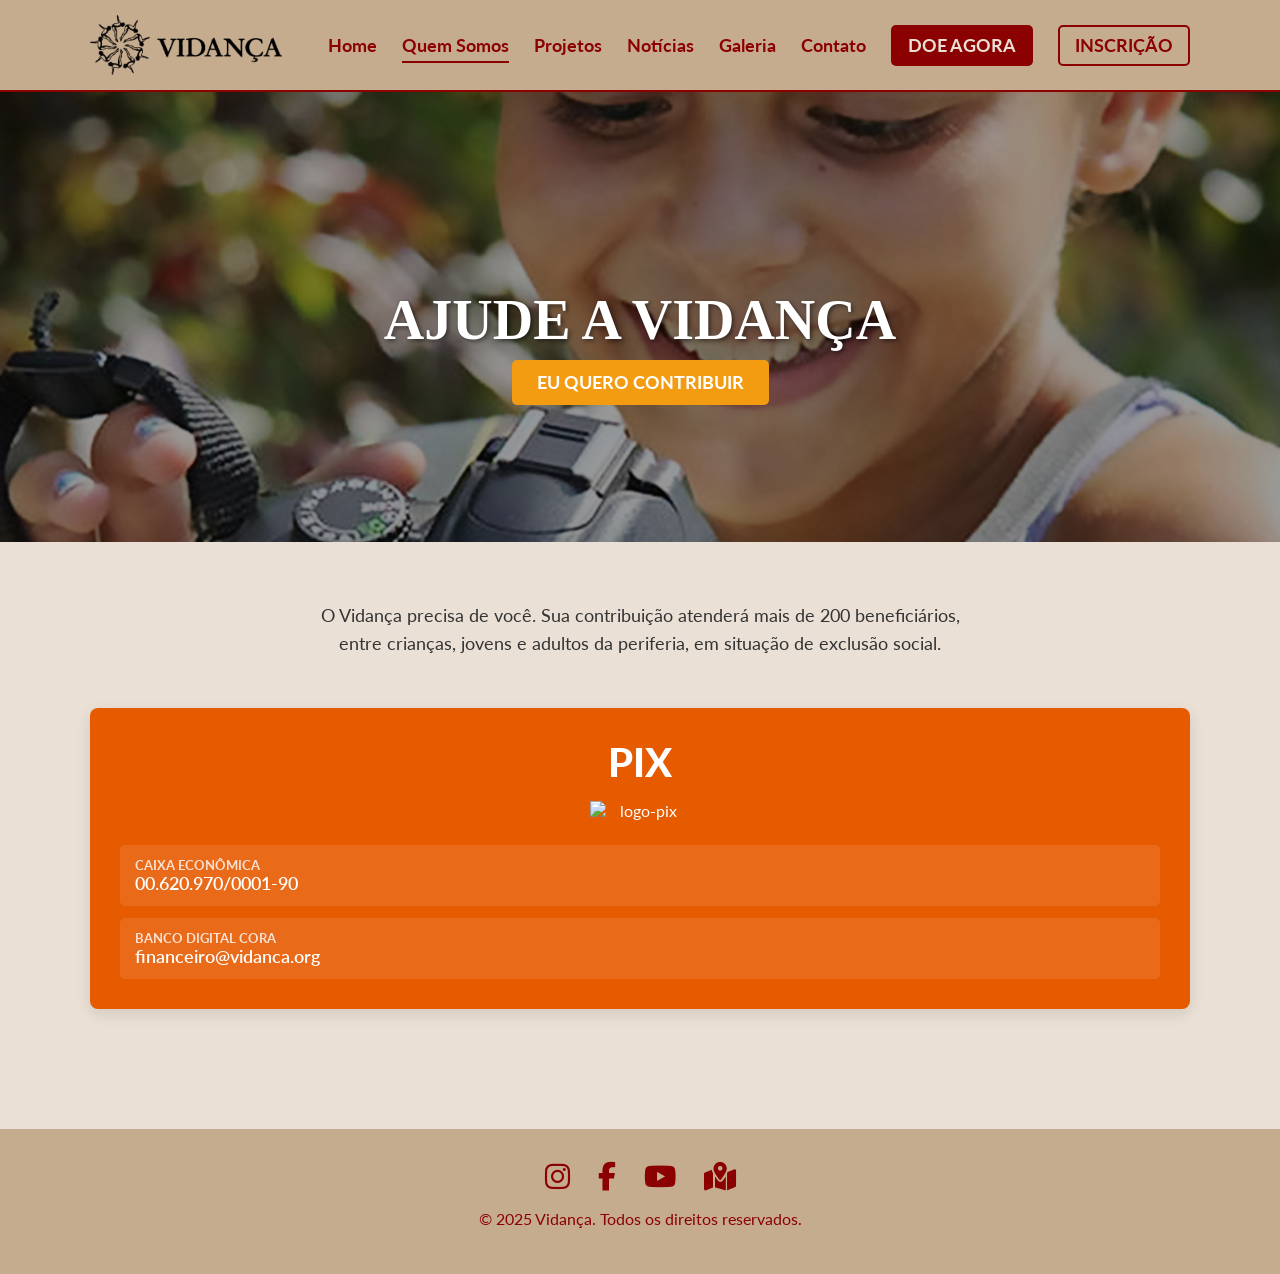
==== commit 04568def: "Remoção do FAÇA SUA DOAÇÃO da página ajudar.html" ====
--- a/ajudar.html
+++ b/ajudar.html
@@ -41,12 +41,6 @@
             <div class="container hero-content">
                 <h1>AJUDE A VIDANÇA</h1>
                 <a href="#doacoes-secao" class="btn-contribuir">EU QUERO CONTRIBUIR</a>
-            </div>
-        </section>
-
-        <section class="page-title">
-            <div class="container">
-                <h1>DOE AQUI</h1>
             </div>
         </section>
 
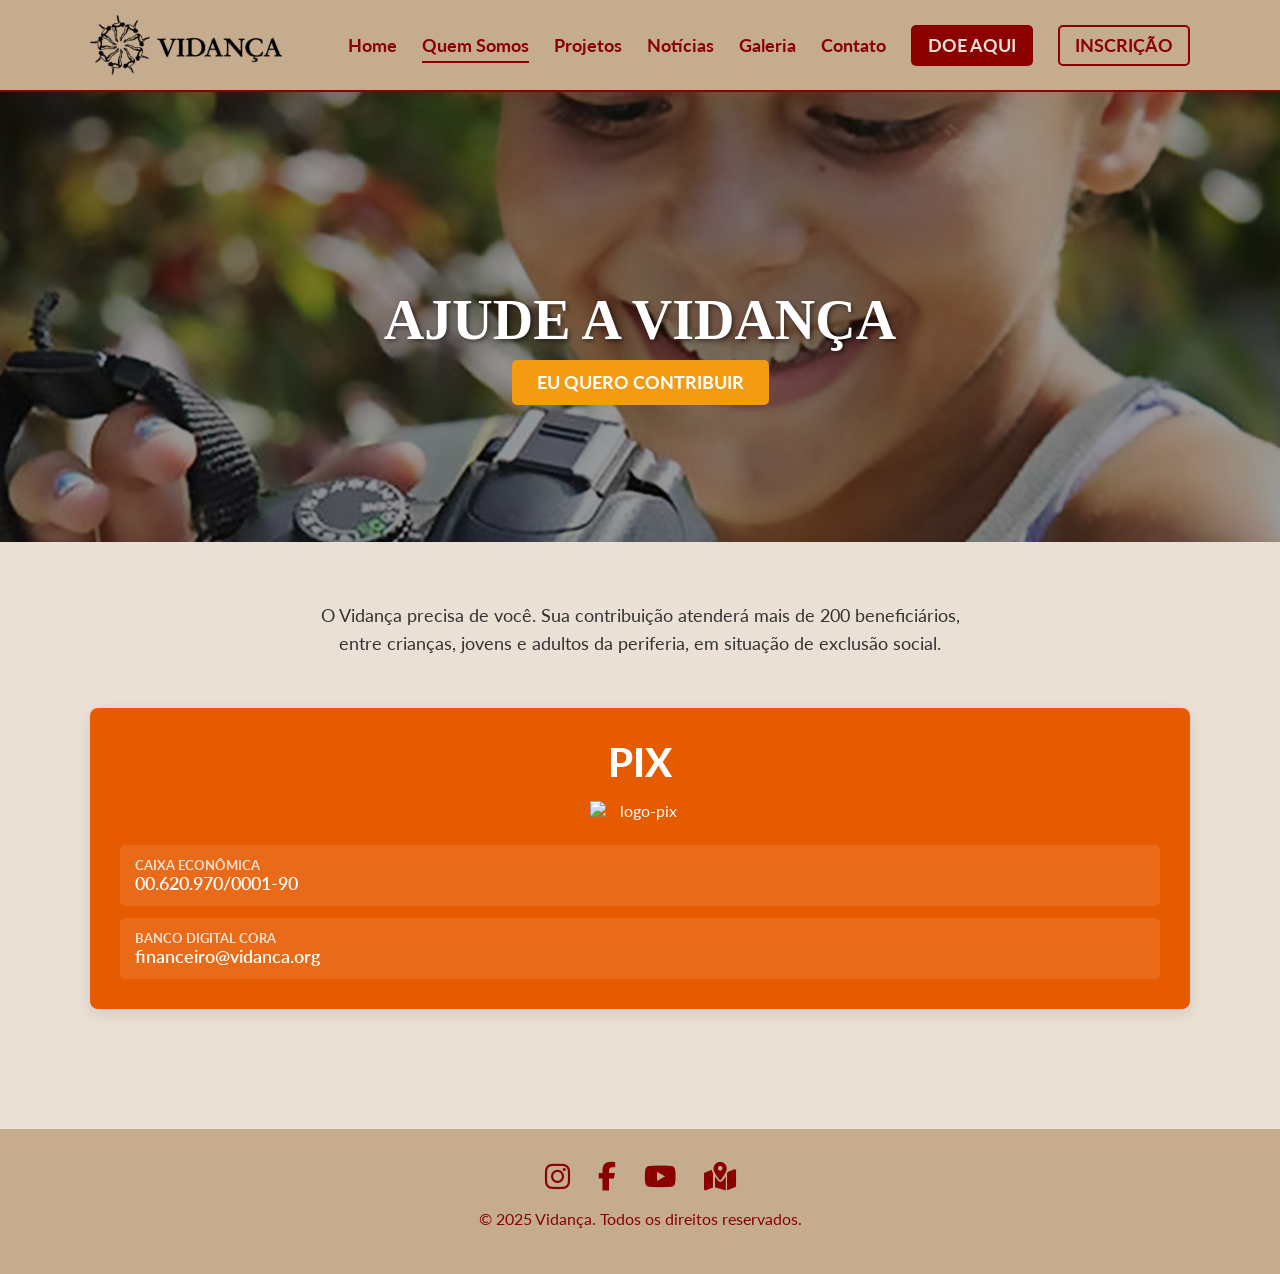
==== commit e20f3dff: "Alteração do 'DOE AGORA' para 'DOE AQUI'" ====
--- a/ajudar.html
+++ b/ajudar.html
@@ -27,7 +27,7 @@
                 <li><a href="noticias.html">Notícias</a></li>
                 <li><a href="galeria.html">Galeria</a></li>
                 <li><a href="contato.html">Contato</a></li>
-                <li><a href="#" class="btn-doar">DOE AGORA</a></li>
+                <li><a href="#" class="btn-doar">DOE AQUI</a></li>
                 <li><a href="inscricao.html" class="btn-inscricao">INSCRIÇÃO</a></li>
             </ul>
         </nav>
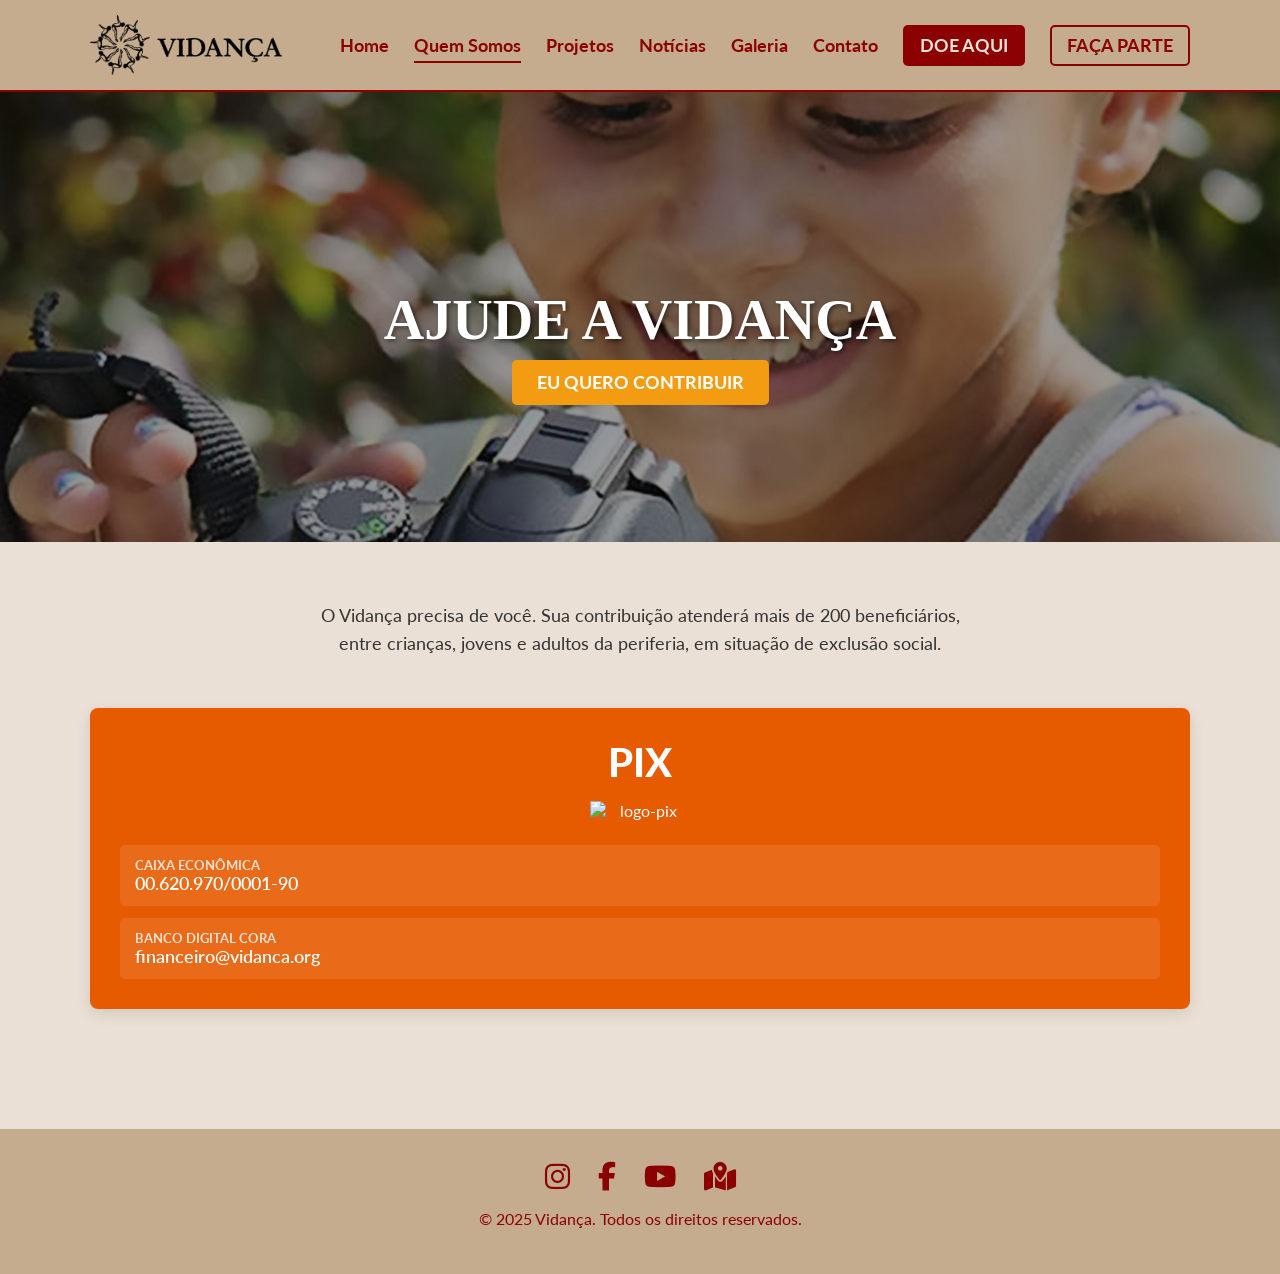
==== commit de8423f1: "Alteração 'Inscrição' por 'FAÇA PARTE'" ====
--- a/ajudar.html
+++ b/ajudar.html
@@ -28,7 +28,7 @@
                 <li><a href="galeria.html">Galeria</a></li>
                 <li><a href="contato.html">Contato</a></li>
                 <li><a href="#" class="btn-doar">DOE AQUI</a></li>
-                <li><a href="inscricao.html" class="btn-inscricao">INSCRIÇÃO</a></li>
+                <li><a href="inscricao.html" class="btn-inscricao">FAÇA PARTE</a></li>
             </ul>
         </nav>
         </div>
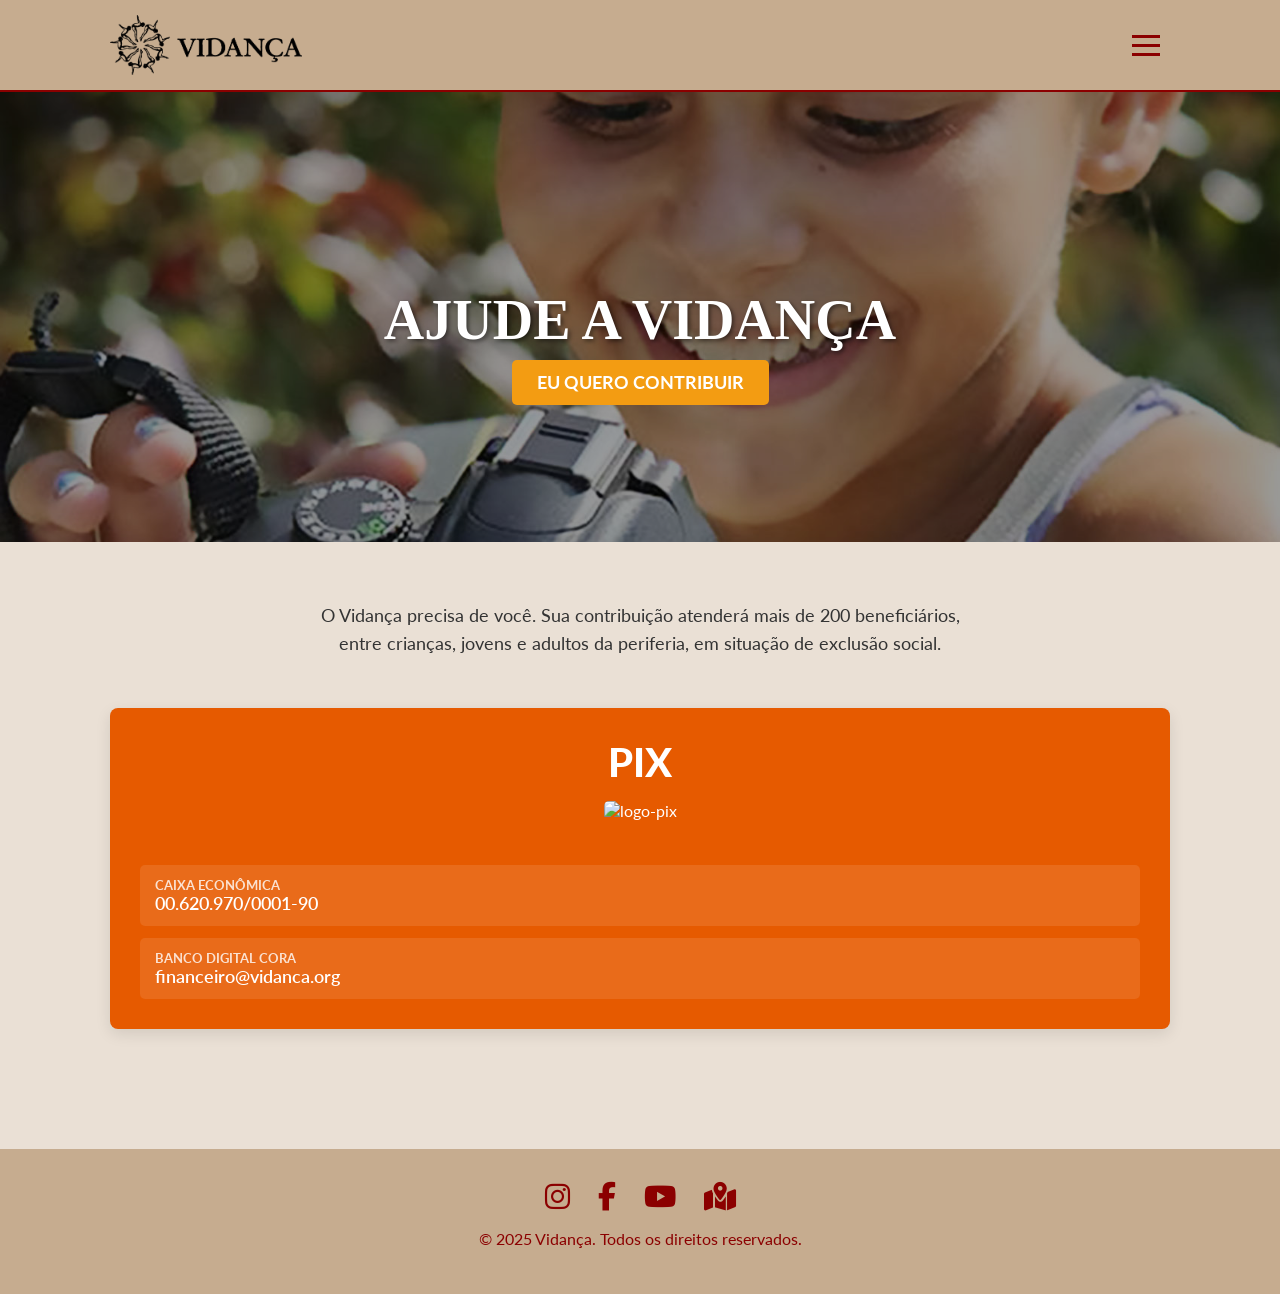
==== commit daae035b: "Ajeitando responsividade" ====
--- a/ajudar.html
+++ b/ajudar.html
@@ -15,22 +15,36 @@
 <body>
 
     <header class="cabecalho">
-    <div class="container">
-        <a href="index.html" class="logo-area">
-            <img src="images/vidanca-logo.png" alt="Logo Vidança" class="logo">
-        </a>
-        <nav>
-            <ul>
-                <li><a href="index.html">Home</a></li>
-                <li><a href="sobre.html" class="ativo">Quem Somos</a></li>
-                <li><a href="projetos.html">Projetos</a></li>
-                <li><a href="noticias.html">Notícias</a></li>
-                <li><a href="galeria.html">Galeria</a></li>
-                <li><a href="contato.html">Contato</a></li>
-                <li><a href="#" class="btn-doar">DOE AQUI</a></li>
-                <li><a href="inscricao.html" class="btn-inscricao">FAÇA PARTE</a></li>
-            </ul>
-        </nav>
+        <div class="container">
+            
+            <a href="index.html" class="logo-area">
+                <img src="images/vidanca-logo.png" alt="Logo Vidança" class="logo">
+            </a>
+
+            <nav id="menu-principal">
+                <ul>
+                    <li class="logo-no-menu">
+                        <a href="index.html">
+                            <img src="images/vidanca-logo.png" alt="Página Inicial" class="logo-menu-movel">
+                        </a>
+                    </li>                    
+                    <li><a href="index.html">Home</a></li>
+                    <li><a href="sobre.html">Quem Somos</a></li>
+                    <li><a href="projetos.html">Projetos</a></li>
+                    <li><a href="noticias.html">Notícias</a></li>
+                    <li><a href="galeria.html">Galeria</a></li>
+                    <li><a href="contato.html">Contato</a></li>
+                    <li><a href="ajudar.html" class="btn-doar">DOE AQUI</a></li>
+                    <li><a href="inscricao.html" class="btn-inscricao">FAÇA PARTE</a></li>
+                </ul>
+            </nav>
+
+            <button id="btn-hamburger" aria-label="Abrir menu" aria-expanded="false">
+                <span class="linha"></span>
+                <span class="linha"></span>
+                <span class="linha"></span>
+            </button>
+
         </div>
     </header>
 
@@ -93,6 +107,6 @@
         <p>&copy; 2025 Vidança. Todos os direitos reservados.</p>
     </div>
     </footer>
-    
+    <script src="js/scripts.js"></script>
 </body>
 </html>
--- a/css/style.css
+++ b/css/style.css
@@ -9,18 +9,31 @@
     --fonte-subtitulo: 'Playfair Display', serif;
 }
 
+/* Garante que o container tenha padding e não cause overflow */
+.container {
+    max-width: 1100px;
+    margin: 0 auto;
+    padding: 0 20px;
+    box-sizing: border-box; /* Garante que o padding não aumente a largura */
+}
+
+/* Garante que imagens nunca "vazem" do seu container */
+img {
+    max-width: 100%;
+    height: auto;
+}
+
+/* Trava o scroll da página quando o menu móvel está aberto */
+body.no-scroll {
+    overflow: hidden;
+}
+
 /* Estilos Globais */
 body {
     margin: 0;
     font-family: var(--fonte-corpo);
     background-color: var(--cor-fundo);
     color: var(--cor-texto);
-}
-
-.container {
-    max-width: 1100px;
-    margin: 0 auto;
-    padding: 0 20px;
 }
 
 /* Cabeçalho */
@@ -33,6 +46,11 @@
     z-index: 100;
 }
 
+/* Esconde a logo que fica dentro do menu no desktop */
+.logo-no-menu {
+    display: none;
+}
+
 .cabecalho .container {
     display: flex;
     justify-content: space-between;
@@ -79,7 +97,7 @@
     margin: 0;
     padding: 0;
     display: flex;
-    gap: 25px;
+    gap: 20px;
 }
 
 .cabecalho nav a {
@@ -276,32 +294,6 @@
     background-color: white;
 }
 
-/* Rodapé */
-.rodape {
-    background-color: var(--cor-destaque);
-    color: var(--cor-principal);
-    text-align: center;
-    padding: 30px 0;
-    margin-top: 60px;
-}
-
-.rodape .social {
-    margin-bottom: 15px;
-}
-
-.rodape .social a {
-    color: var(--cor-principal); 
-    text-decoration: none;
-    margin: 0 12px; 
-    font-size: 1.8em; 
-    display: inline-block; 
-    transition: transform 0.3s, opacity 0.3s;
-}
-.rodape .social a:hover {
-    opacity: 0.7; 
-    transform: scale(1.1); 
-}
-
 /* ==================================================== */
 /* ============ SEÇÃO DE NOTÍCIAS / EVENTOS ============ */
 /* ==================================================== */
@@ -328,18 +320,12 @@
     margin-bottom: 40px;
 }
 
-#eventos-container {
-    display: grid;
-    grid-template-columns: repeat(auto-fit, minmax(300px, 1fr));
-    gap: 30px;
-}
-
 /* Esta é a definição CORRETA e completa do .evento-card */
 .evento-card {
     display: block;
     text-decoration: none;
     color: white;
-    min-height: 450px; /* Adicionado min-height que estava no bloco antigo */
+    min-height: 450px;
     border-radius: 8px;
     overflow: hidden;
     position: relative;
@@ -388,22 +374,55 @@
     text-shadow: 1px 1px 3px rgba(0,0,0,0.7);
 }
 
+/*
+========================================
+ESTILOS DOS CONTAINERS DINÂMICOS (Grid)
+(COMBINADO)
+========================================
+*/
+
+/* COMBINADO: Propriedades de grid compartilhadas */
+#eventos-container,
+#projetos-container,
+#galeria-container {
+    display: grid;
+    grid-template-columns: repeat(auto-fit, minmax(300px, 1fr));
+    gap: 30px;
+}
+
+/* Estilos de layout específicos */
+#projetos-container,
+#galeria-container {
+    max-width: 1100px;
+    margin: 0 auto;
+    padding: 60px 20px;
+    box-sizing: border-box; 
+}
+
+#noticias-container {
+    max-width: 900px;
+    margin: 0 auto;
+    padding: 60px 20px; 
+    box-sizing: border-box; 
+    display: block; 
+}
+
 /* ==================================================== */
-/* ============ ESTILOS DA SEÇÃO DE LOCALIZAÇÃO ============ */
+/* ============ SEÇÃO PARALLAX (LOCALIZAÇÃO / CONTATO) ============ */
 /* ==================================================== */
 
-.secao-localizacao {
+/* NOVO BLOCO GENÉRICO: Estilo base para seções com imagem de fundo parallax */
+.secao-parallax-cta {
     position: relative; 
     padding: 100px 20px; 
     text-align: center;
     color: white;
-    background-image: url('../images/home/estudio-danca.png'); 
     background-size: cover;
     background-position: center;
     background-attachment: fixed; 
 }
 
-.secao-localizacao::before {
+.secao-parallax-cta::before {
     content: '';
     position: absolute;
     top: 0;
@@ -414,7 +433,8 @@
     background-color: rgba(0, 0, 0, 0.7); 
 }
 
-.localizacao-conteudo {
+/* NOVO BLOCO GENÉRICO: Conteúdo da seção parallax */
+.secao-parallax-cta-conteudo {
     position: relative;
     z-index: 2;
     display: flex;
@@ -422,7 +442,7 @@
     align-items: center;
 }
 
-.localizacao-conteudo h2 {
+.secao-parallax-cta-conteudo h2 {
     font-family: var(--fonte-subtitulo);
     font-size: 3rem;
     text-transform: uppercase;
@@ -430,7 +450,7 @@
     margin-bottom: 15px;
 }
 
-.localizacao-conteudo .endereco {
+.secao-parallax-cta-conteudo .endereco {
     font-family: var(--fonte-subtitulo);
     font-size: 1.1rem;
     max-width: 500px; 
@@ -438,6 +458,16 @@
     line-height: 1.6;
 }
 
+/* Aplica as imagens de fundo específicas */
+.secao-localizacao {
+    background-image: url('../images/home/estudio-danca.png'); 
+}
+
+.secao-projetos-contato {
+    background-image: url('../images/home/turma-bale.png'); 
+}
+
+/* Botões específicos de cada seção (não puderam ser combinados) */
 .btn-localizacao {
     background-color: #e67e22; 
     color: white;
@@ -453,13 +483,39 @@
     background-color: #d35400; 
 }
 
+
+/* Rodapé */
+.rodape {
+    background-color: var(--cor-destaque);
+    color: var(--cor-principal);
+    text-align: center;
+    padding: 30px 0;
+    margin-top: 60px;
+}
+
+.rodape .social {
+    margin-bottom: 15px;
+}
+
+.rodape .social a {
+    color: var(--cor-principal); 
+    text-decoration: none;
+    margin: 0 12px; 
+    font-size: 1.8em; 
+    display: inline-block; 
+    transition: transform 0.3s, opacity 0.3s;
+}
+.rodape .social a:hover {
+    opacity: 0.7; 
+    transform: scale(1.1); 
+}
+
+
 /*
 ========================================
 ESTILOS DA PÁGINA "AJUDAR"
 ========================================
 */
-
-/* --- REMOVIDO Bloco duplicado de estilos de botão .btn-doar --- */
 
 nav a.ativo {
     border-bottom: 2px solid var(--cor-principal);
@@ -595,7 +651,8 @@
     height: auto;
     border-radius: 5px;
     transition: opacity 0.3s;
-    padding-left: 470px;
+    display: block;
+    margin: 0 auto 20px auto;
 }
 
 /*
@@ -719,7 +776,6 @@
     margin-top: 30px;
 }
 
-/* --- CORRIGIDO: Removido seletor .certificacoes-lista (código morto) --- */
 .sobre-inscricoes ul {
     list-style: none;
     padding-left: 0;
@@ -743,7 +799,6 @@
     top: 0;
     font-size: 1.2em;
 }
-/* --- FIM DA CORREÇÃO --- */
 
 
 .fundadora-grid {
@@ -809,12 +864,8 @@
 /* --- FIM DO BLOCO DE PROGRAMAS --- */
 
 
-/* --- REMOVIDO Bloco de parcerias com imagem única (código morto) --- */
-
-
 /* ========================================
 NOVOS ESTILOS DE CARDS DE PARCERIAS (SEÇÃO "Certificações e Parcerias")
-(Este bloco estava faltando no seu arquivo)
 ========================================
 */
 .parcerias-grid {
@@ -882,14 +933,11 @@
     content: '\f0e0'; 
 }
 
-
 /*
 ========================================
 ESTILOS DA PÁGINA "FAÇA PARTE" (Inscrições)
 ========================================
 */
-
-/* --- REMOVIDO Bloco duplicado de estilos de botão .btn-inscricao --- */
 
 /* Grid dos Documentos */
 .documentos-grid {
@@ -954,6 +1002,7 @@
 
 .btn-contato {
     background-color: var(--cor-principal);
+    font-family: var(--fonte-subtitulo);
     color: white;
     padding: 12px 30px;
     text-decoration: none;
@@ -974,15 +1023,418 @@
     margin-top: 25px;
 }
 
-/* --- Responsividade (para telas menores) --- */
+
+/* ==================================================== */
+/* ============ ESTILOS DA PÁGINA DE NOTÍCIAS ============ */
+/* ==================================================== */
+
+.noticia-lista {
+    display: block; /* Remove o display: grid */
+    max-width: 900px; /* Limita a largura da lista de notícias */
+    margin: 0 auto;   /* Centraliza a lista */
+}
+
+.noticia-card {
+    display: flex;
+    background-color: var(--cor-destaque); /* Usa cor do site */
+    border-radius: 8px;
+    overflow: hidden;
+    margin-bottom: 30px; /* Espaço entre os cards */
+    box-shadow: 0 5px 15px rgba(0,0,0,0.1);
+    transition: transform 0.3s ease, box-shadow 0.3s ease;
+    cursor: pointer;
+    border-left: 5px solid var(--cor-principal); /* Detalhe de cor */
+}
+
+.noticia-card:hover {
+    transform: translateY(-5px);
+    box-shadow: 0 10px 20px rgba(0,0,0,0.15);
+}
+
+.noticia-card-imagem {
+    width: 35%; /* Largura da imagem */
+    flex-shrink: 0; /* Impede que a imagem encolha */
+    background-size: cover;
+    background-position: center;
+    min-height: 200px;
+}
+
+.noticia-card-texto {
+    padding: 25px;
+    display: flex;
+    flex-direction: column;
+}
+
+.noticia-card-texto .titulo {
+    font-family: var(--fonte-subtitulo);
+    font-size: 1.8em;
+    color: var(--cor-principal);
+    line-height: 1.2;
+    margin-bottom: 10px;
+}
+
+.noticia-card-texto .data {
+    font-family: var(--fonte-corpo);
+    font-size: 0.9em;
+    font-weight: bold;
+    color: var(--cor-principal);
+    margin-bottom: 15px;
+}
+
+.noticia-card-texto .descricao {
+    font-family: var(--fonte-corpo);
+    font-size: 1em;
+    line-height: 1.6;
+    color: var(--cor-texto);
+}
+
+/* ==================================================== */
+/* ============ ESTILOS DE MODAIS (COMBINADO) ============ */
+/* ==================================================== */
+
+/* --- 1. ESTILO GENÉRICO DO MODAL (FUNDO E FECHAR) --- */
+/* Este é o modal genérico (ex: galeria) */
+.modal-overlay {
+    visibility: hidden;
+    opacity: 0;
+    position: fixed;
+    z-index: 1000;
+    top: 0;
+    left: 0;
+    width: 100%;
+    height: 100%;
+    background-color: rgba(0, 0, 0, 0.85); /* Fundo escuro transparente */
+    display: flex;
+    justify-content: center;
+    align-items: center;
+    padding: 20px;
+    transition: opacity 0.3s ease, visibility 0.3s ease;
+    box-sizing: border-box; 
+}
+
+.modal-content {
+    position: relative;
+    color: #FFFFFF; /* COR PADRÃO DO TEXTO: BRANCO */
+    border-radius: 8px;
+    overflow: hidden; 
+    max-width: 900px;
+    width: 100%;
+    max-height: 90vh;
+    display: flex;
+    box-shadow: 0 5px 20px rgba(0,0,0,0.4);
+    transform: scale(0.9);
+    transition: transform 0.3s ease;
+}
+
+.modal-close {
+    position: absolute;
+    top: 15px;
+    right: 20px;
+    font-size: 2.5rem;
+    color: #FFFFFF; 
+    cursor: pointer;
+    z-index: 1001;
+    line-height: 1;
+    text-shadow: 0 0 5px rgba(0,0,0,0.5);
+}
+
+/* --- 2. ESTILOS COMBINADOS (NOTÍCIAS E PROJETOS) --- */
+
+/* COMBINADO: Overlay de fundo para modais de Notícia e Projeto */
+#noticia-modal-overlay,
+#projeto-modal-overlay {
+    visibility: hidden;
+    opacity: 0;
+    position: fixed;
+    z-index: 1000;
+    top: 0;
+    left: 0;
+    width: 100%;
+    height: 100%;
+    background-color: rgba(0, 0, 0, 0.85);
+    display: flex;
+    justify-content: center;
+    align-items: center;
+    padding: 20px;
+    box-sizing: border-box; /* Adicionado para consistência */
+    transition: opacity 0.3s ease, visibility 0.3s ease;
+}
+
+/* COMBINADO: Classe 'visible' para todos os modais */
+.modal-overlay.visible,
+#noticia-modal-overlay.visible,
+#projeto-modal-overlay.visible {
+    visibility: visible;
+    opacity: 1;
+}
+
+/* COMBINADO: Conteúdo principal dos modais de Notícia e Projeto */
+#noticia-modal-content,
+#projeto-modal-content {
+    position: relative;
+    background-color: var(--cor-fundo);
+    color: var(--cor-texto);
+    border-radius: 8px;
+    overflow: hidden;
+    max-width: 900px;
+    width: 100%;
+    max-height: 90vh;
+    display: flex;
+    box-shadow: 0 5px 20px rgba(0,0,0,0.4);
+    transform: scale(0.9);
+    transition: transform 0.3s ease;
+}
+
+/* COMBINADO: Animação 'visible' para todos os modais */
+.modal-overlay.visible .modal-content,
+#noticia-modal-overlay.visible #noticia-modal-content,
+#projeto-modal-overlay.visible #projeto-modal-content {
+    transform: scale(1);
+}
+
+/* COMBINADO: Imagem dos modais de Notícia e Projeto */
+#noticia-modal-image,
+#projeto-modal-image {
+    width: 45%;
+    object-fit: cover;
+}
+
+/* --- 3. ESTILOS ESPECÍFICOS DE CADA MODAL --- */
+
+/* Texto do Modal de Notícia */
+.noticia-modal-texto {
+    width: 55%;
+    padding: 30px;
+    overflow-y: auto;
+}
+
+.noticia-modal-texto h2 {
+    font-family: var(--fonte-titulo);
+    font-size: 2.5em;
+    color: var(--cor-destaque); /* CORRIGIDO: Cor do tema */
+    margin-bottom: 10px;
+}
+
+.noticia-modal-texto #noticia-modal-data {
+    font-family: var(--fonte-corpo);
+    font-size: 1em;
+    font-weight: bold;
+    color: var(--cor-destaque); /* CORRIGIDO: Cor do tema */
+    margin-bottom: 20px;
+}
+
+.noticia-modal-texto p {
+    font-family: var(--fonte-subtitulo); /* CORRIGIDO: Fonte do tema */
+    font-size: 1.1em;
+    line-height: 1.7;
+}
+
+#noticia-modal-close {
+    position: absolute;
+    top: 15px;
+    right: 20px;
+    font-size: 2.5rem;
+    color: #555;
+    cursor: pointer;
+    z-index: 1001;
+    line-height: 1;
+}
+
+/* Texto do Modal de Projeto */
+.projeto-modal-texto { 
+    width: 55%;
+    padding: 30px;
+    overflow-y: auto;
+    background-color: rgba(0, 0, 0, 0.6); 
+}
+
+.projeto-modal-texto h2 { 
+    font-family: var(--fonte-titulo);
+    font-size: 2.5em;
+    color: var(--cor-principal);
+    margin-bottom: 20px;
+}
+
+.projeto-modal-texto p { 
+    font-family: var(--fonte-corpo);
+    font-size: 1.1em;
+    line-height: 1.7;
+    color: #FFFFFF;
+}
+
+#projeto-modal-close { 
+    position: absolute;
+    top: 15px;
+    right: 20px;
+    font-size: 2.5rem;
+    color: #555;
+    cursor: pointer;
+    z-index: 1001;
+    line-height: 1;
+}
+
+
+/*
+========================================
+ESTILOS DO CARD DE PROJETO
+========================================
+*/
+.projeto-card .evento-card-content {
+    justify-content: space-between;
+}
+
+.projeto-card .categoria {
+    margin-bottom: 0;
+}
+
+.projeto-card-texto {
+    padding: 15px;
+    background-color: rgba(0,0,0,0.5);
+    border-radius: 5px;
+    text-align: left;
+}
+
+.projeto-card-texto .titulo {
+    font-size: 1.5em;
+    margin-bottom: 8px;
+    line-height: 1.2;
+}
+
+.projeto-card-texto .projeto-publico {
+    font-size: 1em;
+    font-weight: bold;
+    color: var(--cor-fundo);
+    margin: 0 0 8px 0;
+    padding: 0;
+}
+
+.projeto-card-texto .projeto-descricao {
+    font-size: 0.9em;
+    color: var(--cor-destaque);
+    margin: 0;
+    padding: 0;
+    line-height: 1.5;
+}
+
+/*
+========================================
+ESTILOS DO LIGHTBOX DA GALERIA
+========================================
+*/
+#lightbox-overlay {
+    visibility: hidden;
+    opacity: 0;
+    position: fixed;
+    z-index: 2000;
+    top: 0;
+    left: 0;
+    width: 100%;
+    height: 100%;
+    background-color: rgba(0, 0, 0, 0.9);
+    display: flex;
+    justify-content: center;
+    align-items: center;
+    padding: 20px;
+    transition: opacity 0.3s ease, visibility 0.3s ease;
+    box-sizing: border-box;
+}
+
+#lightbox-overlay.visible {
+    visibility: visible;
+    opacity: 1;
+}
+
+#lightbox-image {
+    max-width: 90%;
+    max-height: 90%;
+    object-fit: contain;
+    box-shadow: 0 10px 30px rgba(0,0,0,0.5);
+    border-radius: 5px;
+}
+
+#lightbox-close {
+    position: absolute;
+    top: 20px;
+    right: 30px;
+    font-size: 3rem;
+    color: white;
+    cursor: pointer;
+    line-height: 1;
+}
+
+/* ==================================================== */
+/* ============ ESTILOS RESPONSIVOS ============ */
+/* ==================================================== */
+
+/*
+========================================
+AJUSTES RESPONSIVOS (MODAIS - COMBINADO)
+========================================
+*/
+@media (max-width: 768px) {
+    /* COMBINADO: Responsividade do modal de Notícias e Projetos */
+    #noticia-modal-content,
+    #projeto-modal-content {
+        flex-direction: column;
+        max-height: 80vh;
+    }
+
+    /* COMBINADO: Imagem dos modais */
+    #noticia-modal-image,
+    #projeto-modal-image {
+        width: 100%;
+        height: 200px;
+    }
+
+    /* COMBINADO: Texto dos modais */
+    .noticia-modal-texto,
+    .projeto-modal-texto {
+        width: 100%;
+        padding: 20px;
+        box-sizing: border-box; /* Garante padding correto */
+    }
+
+    .noticia-modal-texto h2,
+    .projeto-modal-texto h2 {
+        font-size: 2em;
+    }
+
+    /* COMBINADO: Botão de fechar dos modais */
+    #noticia-modal-close,
+    #projeto-modal-close {
+        color: white;
+        background: rgba(0,0,0,0.3);
+        border-radius: 50%;
+        padding: 0 8px 4px 8px;
+        top: 10px;
+        right: 10px;
+        font-size: 2rem;
+    }
+
+    /* Responsividade do Card de Notícia (lista) */
+    .noticia-card {
+        flex-direction: column;
+    }
+    .noticia-card-imagem {
+        width: 100%;
+        height: 200px;
+    }
+    .noticia-card-texto {
+        width: auto;
+    }
+}
+
+
+/* --- Outros Ajustes Responsivos --- */
 
 @media (max-width: 800px) {
     .fundadora-grid {
-        grid-template-columns: 1fr; 
+        grid-template-columns: 1fr;
     }
     .fundadora-img {
-        max-width: 300px; 
+        max-width: min(300px, 100%); 
         margin: 0 auto 30px auto;
+        box-sizing: border-box; 
     }
     .fundadora-bio h3 {
         text-align: center;
@@ -999,22 +1451,18 @@
     }
 }
 
-/* ==================================================== */
-/* ============ ESTILOS RESPONSIVOS ============ */
-/* ==================================================== */
-
 @media (max-width: 1000px) {
-
-    .cabecalho .container {
+    /* Regras de layout de cabeçalho para tablet (quebrou o menu) */
+    /*     .cabecalho .container {
         flex-direction: column;
         gap: 15px;
     }
-
     .cabecalho nav ul {
         gap: 15px;
         flex-wrap: wrap; 
         justify-content: center;
     }
+    */
 
     .cabecalho nav a {
         font-size: 1em; 
@@ -1035,8 +1483,7 @@
         font-size: 1.2em;
     }
 
-    /* --- CORRIGIDO: Regra combinada para ambos os botões --- */
-    .cabecalho nav a.btn-doar,
+    /*     .cabecalho nav a.btn-doar,
     .cabecalho nav a.btn-inscricao {
         padding: 8px 12px; 
         font-size: 0.9em; 
@@ -1044,8 +1491,147 @@
         text-align: center; 
         margin-top: 10px; 
     }
-
     .cabecalho nav ul {
         width: 100%; 
     }
+    */
+}
+
+/*
+========================================
+ESTILOS DO MENU HAMBURGER (MÓVEL)
+========================================
+*/
+
+/* 1. Estilo do Botão Hamburger (escondido no desktop) */
+#btn-hamburger {
+    display: none;
+    background: transparent;
+    border: none;
+    cursor: pointer;
+    padding: 10px;
+    z-index: 1100;
+}
+
+#btn-hamburger .linha {
+    display: block;
+    width: 28px;
+    height: 3px;
+    background-color: var(--cor-principal);
+    margin: 6px 0;
+    transition: transform 0.3s ease, opacity 0.3s ease;
+}
+
+
+/* 2. Regras de Responsividade (quando a tela for menor) */
+@media (max-width: 1400px) {
+
+    /* Mostra o botão hamburger */
+    #btn-hamburger {
+        display: block;
+    }
+
+    /* Ajusta o container do cabeçalho */
+    .cabecalho .container {
+        flex-direction: row;
+        justify-content: space-between;
+        align-items: center;
+    }
+
+    /* Esconde o menu de navegação por padrão no celular */
+    #menu-principal {
+            display: none; 
+            position: fixed;
+            top: 0;
+            left: 0;
+            width: 100%;
+            height: 100vh;
+            background-color: var(--cor-fundo); 
+            z-index: 1050; 
+            flex-direction: column;
+            
+            /* --- CORREÇÃO AQUI --- */
+            justify-content: flex-start; /* Alinha o conteúdo ao topo */
+            align-items: center;           /* Alinha os itens no centro (horizontal) */
+            /* --- FIM DA CORREÇÃO --- */
+
+            padding-top: 40px; 
+            overflow-y: auto;
+            box-sizing: border-box; /* Boa prática para incluir o padding na altura */
+      }
+
+    /* Mostra o menu quando o <header> tem a classe .menu-aberto */
+    .cabecalho.menu-aberto #menu-principal {
+        display: flex;
+    }
+
+    /* Ajusta a lista de links (<li>) */
+    #menu-principal ul {
+        flex-direction: column;
+        gap: 30px;
+        width: 100%;
+        text-align: center;
+    }
+
+    /* Ajusta os links (<a>) */
+    #menu-principal li a {
+        font-size: 1.5em;
+    }
+
+    /* Remove a regra de responsividade antiga que quebrava o layout */
+    .cabecalho nav ul {
+        flex-wrap: nowrap;
+    }
+
+    /* Ajusta os botões "Doar" e "Fazer Parte" no menu móvel */
+    .cabecalho nav a.btn-doar,
+    .cabecalho nav a.btn-inscricao {
+        padding: 12px 20px;
+        font-size: 1.2em;
+        width: 80%;
+        max-width: 300px;
+        margin-top: 10px;
+        text-align: center;
+    }
+    
+    /* Animação do 'X' no botão hamburger */
+    
+    /* Fixa o botão 'X' no canto */
+    .cabecalho.menu-aberto #btn-hamburger {
+        position: fixed; 
+        right: 20px;
+        top: 15px; 
+    }
+    
+    .cabecalho.menu-aberto #btn-hamburger .linha:nth-child(1) {
+        transform: translateY(9px) rotate(45deg);
+    }
+    .cabecalho.menu-aberto #btn-hamburger .linha:nth-child(2) {
+        opacity: 0;
+    }
+    .cabecalho.menu-aberto #btn-hamburger .linha:nth-child(3) {
+        transform: translateY(-9px) rotate(-45deg);
+    }
+
+    /* 1. Esconde a logo principal (do desktop) */
+    /*     .cabecalho .logo-area {
+        display: none;
+    }
+    */ 
+    /* ^^^ REGRA REMOVIDA PARA A LOGO APARECER ^^^ */
+
+
+    /* 2. Mostra e estiliza a logo de dentro do menu */
+    #menu-principal .logo-no-menu {
+        display: block;
+        text-align: center;
+        margin-bottom: 30px; /* Espaço abaixo da logo */
+        padding-bottom: 20px; /* Linha de separação */
+        border-bottom: 2px solid var(--cor-destaque);
+        width: 100%;
+    }
+
+    .logo-menu-movel {
+        height: 70px; /* Um pouco maior para destaque */
+    }
 }
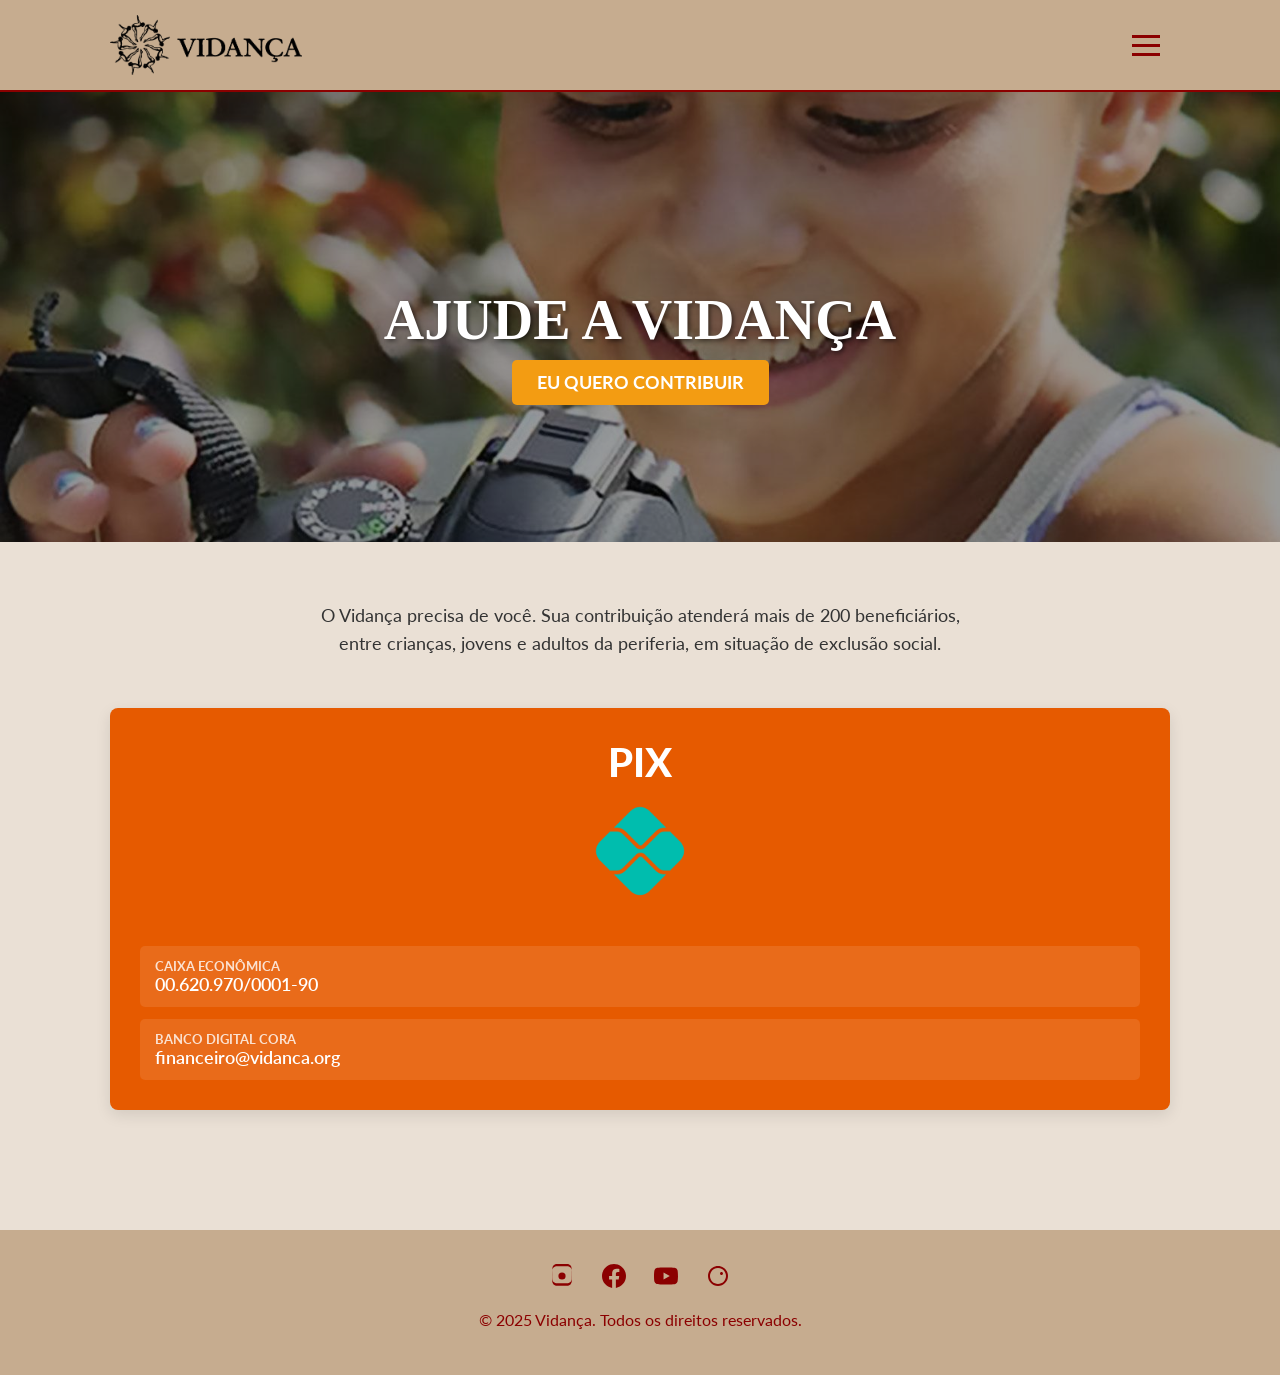
==== commit 76e35b4a: "Adicionando funcionalidade de otimização" ====
--- a/ajudar.html
+++ b/ajudar.html
@@ -7,9 +7,9 @@
 
     <link rel="icon" type="image/png" href="images/favicon.png">
     <link rel="stylesheet" href="css/style.css">
-    <link href="https://fonts.googleapis.com/css2?family=Garamond:wght@700&family=Lato:wght@400;700&display=swap" rel="stylesheet">
-    
-    <link rel="stylesheet" href="https://cdnjs.cloudflare.com/ajax/libs/font-awesome/6.5.1/css/all.min.css">
+    <link rel="preconnect" href="https://fonts.googleapis.com">
+    <link rel="preconnect" href="https://fonts.gstatic.com" crossorigin>
+    <link rel="stylesheet" href="https://fonts.googleapis.com/css2?family=Lato:wght@400;700&family=Playfair+Display:wght@400;700&display=swap">
 </head>
 
 <body>
@@ -92,21 +92,31 @@
     <div class="container">
         <div class="social">
             <a href="https://www.instagram.com/ciavidanca/" target="_blank" aria-label="Instagram">
-                <i class="fa-brands fa-instagram"></i>
+                <svg xmlns="http://www.w3.org/2000/svg" width="24" height="24" viewBox="0 0 24 24" fill="currentColor">
+                    <path d="M12 2.163c3.204 0 3.584.012 4.85.07 1.366.062 2.633.338 3.608 1.313.975.975 1.251 2.242 1.313 3.608.058 1.266.07 1.646.07 4.85s-.012 3.584-.07 4.85c-.062 1.366-.338 2.633-1.313 3.608-.975.975-2.242 1.251-3.608 1.313-1.266.058-1.646.07-4.85.07s-3.584-.012-4.85-.07c-1.366-.062-2.633-.338-3.608-1.313-.975-.975-1.251-2.242-1.313-3.608-.058-1.266-.07-1.646-.07-4.85s.012-3.584.07-4.85c.062-1.366.338-2.633 1.313-3.608.975-.975 2.242-1.251 3.608-1.313 1.266-.058 1.646-.07 4.85-.07m0-2.163c-3.259 0-3.667.014-4.947.072-1.275.058-2.455.343-3.388 1.276-.933.933-1.218 2.113-1.276 3.388-.058 1.28-.072 1.688-.072 4.947s.014 3.667.072 4.947c.058 1.275.343 2.455 1.276 3.388.933.933 2.113 1.218 3.388 1.276 1.28.058 1.688.072 4.947.072s3.667-.014 4.947-.072c1.275-.058 2.455-.343 3.388-1.276.933-.933 1.218-2.113 1.276-3.388.058-1.28.072-1.688.072-4.947s-.014-3.667-.072-4.947c-.058-1.275-.343-2.455-1.276-3.388-.933-.933-2.113-1.218-3.388-1.276-1.28-.058-1.688-.072-4.947-.072z"></path>
+                    <circle cx="12" cy="12" r="3.6"></circle>
+                </svg>
             </a>
             <a href="https://www.facebook.com/ciavidanca" target="_blank" aria-label="Facebook">
-                <i class="fa-brands fa-facebook-f"></i>
+                <svg xmlns="http://www.w3.org/2000/svg" width="24" height="24" viewBox="0 0 24 24" fill="currentColor">
+                    <path d="M24 12.073c0-6.627-5.373-12-12-12s-12 5.373-12 12c0 5.99 4.388 10.954 10.125 11.854v-8.385H7.078v-3.47h3.047V9.43c0-3.007 1.792-4.669 4.533-4.669 1.312 0 2.686.235 2.686.235v2.953H15.83c-1.491 0-1.956.925-1.956 1.874v2.25h3.328l-.532 3.47h-2.796v8.385C19.612 23.027 24 18.062 24 12.073z"></path>
+                </svg>
             </a>
             <a href="https://www.youtube.com/c/Associa%C3%A7%C3%A3oVidan%C3%A7a" target="_blank" aria-label="YouTube">
-                <i class="fa-brands fa-youtube"></i>
+                <svg xmlns="http://www.w3.org/2000/svg" width="24" height="24" viewBox="0 0 24 24" fill="currentColor">
+                    <path d="M23.498 6.186a3.016 3.016 0 0 0-2.122-2.136C19.505 3.545 12 3.545 12 3.545s-7.505 0-9.377.505A3.017 3.017 0 0 0 .502 6.186C0 8.07 0 12 0 12s0 3.93.502 5.814a3.016 3.016 0 0 0 2.122 2.136c1.871.505 9.376.505 9.376.505s7.505 0 9.377-.505a3.015 3.015 0 0 0 2.122-2.136C24 15.93 24 12 24 12s0-3.93-.502-5.814zM9.545 15.568V8.432L15.818 12l-6.273 3.568z"></path>
+                </svg>
             </a>
             <a href="https://mapacultural.secult.ce.gov.br/agente/8705/" target="_blank" aria-label="Mapa Cultural">
-                <i class="fa-solid fa-map-location-dot"></i>
+                <svg xmlns="http://www.w3.org/2000/svg" width="24" height="24" viewBox="0 0 24 24" fill="currentColor">
+                    <path d="M12 2C6.48 2 2 6.48 2 12s4.48 10 10 10 10-4.48 10-10S17.52 2 12 2zm0 18c-4.41 0-8-3.59-8-8s3.59-8 8-8 8 3.59 8 8-3.59 8-8 8zm3.5-9c.83 0 1.5-.67 1.5-1.5S16.33 8 15.5 8 14 8.67 14 9.5s.67 1.5 1.5 1.5z"></path>
+                </svg>
             </a>
         </div>
         <p>&copy; 2025 Vidança. Todos os direitos reservados.</p>
     </div>
     </footer>
+    <script src="js/otimizacoes.js"></script>
     <script src="js/scripts.js"></script>
 </body>
 </html>
--- a/css/style.css
+++ b/css/style.css
@@ -171,7 +171,7 @@
 
 .carousel-slide {
     display: flex;
-    height: 70vh;
+    height: 70dvh;
     min-height: 450px;
     transition: transform 0.7s ease-in-out;
 }
@@ -1119,7 +1119,7 @@
     overflow: hidden; 
     max-width: 900px;
     width: 100%;
-    max-height: 90vh;
+    max-height: 90dvh;
     display: flex;
     box-shadow: 0 5px 20px rgba(0,0,0,0.4);
     transform: scale(0.9);
@@ -1155,8 +1155,6 @@
     display: flex;
     justify-content: center;
     align-items: center;
-    padding: 20px;
-    box-sizing: border-box; /* Adicionado para consistência */
     transition: opacity 0.3s ease, visibility 0.3s ease;
 }
 
@@ -1178,11 +1176,12 @@
     overflow: hidden;
     max-width: 900px;
     width: 100%;
-    max-height: 90vh;
+    max-height: 90dvh;
     display: flex;
     box-shadow: 0 5px 20px rgba(0,0,0,0.4);
     transform: scale(0.9);
     transition: transform 0.3s ease;
+    box-sizing: border-box;
 }
 
 /* COMBINADO: Animação 'visible' para todos os modais */
@@ -1206,6 +1205,7 @@
     width: 55%;
     padding: 30px;
     overflow-y: auto;
+    box-sizing: border-box;
 }
 
 .noticia-modal-texto h2 {
@@ -1246,6 +1246,7 @@
     padding: 30px;
     overflow-y: auto;
     background-color: rgba(0, 0, 0, 0.6); 
+    box-sizing: border-box;
 }
 
 .projeto-modal-texto h2 { 
@@ -1362,6 +1363,243 @@
     line-height: 1;
 }
 
+/*
+========================================
+ESTILOS DA PÁGINA "CONTATO"
+========================================
+*/
+
+/* * Garante que a imagem de fundo cubra a página inteira.
+ * Usar 'body::before' é mais performático para overlays de fundo.
+*/
+body.contato-page {
+    position: relative;
+    background-color: var(--cor-fundo); /* Cor de fallback */
+}
+
+body.contato-page::before {
+    content: '';
+    position: fixed; /* Fixo para cobrir tudo */
+    top: 0; left: 0;
+    width: 100%;
+    height: 100vh; /* Altura total da tela */
+    background-image: url('https://assets.website-files.com/565f9056d3eed3ef65c47c2e/5e2281f92e290ce10ec464c1_festival-elo2.jpg');
+    background-size: cover;
+    background-position: center center;
+    background-repeat: no-repeat;
+    z-index: -1; /* Fica atrás de todo o conteúdo */
+}
+
+/* * O main isola o conteúdo da página do header/footer
+*/
+main.contato-main {
+    /* Estado inicial da animação (escondido) */
+    opacity: 0;
+    transform: translateY(20px);
+    /* Animação de fade-in para a página inteira */
+    transition: opacity 0.6s ease-out, transform 0.6s ease-out;
+}
+/* Classe 'is-visible' será adicionada pelo JS */
+main.contato-main.is-visible {
+    opacity: 1;
+    transform: translateY(0);
+}
+
+/* Estiliza a seção "Hero" (banner do topo) */
+.contato-hero {
+    position: relative;
+    /* === CORREÇÃO DE RESPONSIVIDADE (dvh) === */
+    height: 50dvh; /* Altura dinâmica da janela */
+    min-height: 300px;
+    /* Adiciona um overlay escuro SOBRE a imagem de fundo */
+    background: linear-gradient(rgba(0, 0, 0, 0.6), rgba(0, 0, 0, 0.6));
+    display: flex; 
+    align-items: center; 
+    justify-content: center; 
+    color: #ffffff; 
+}
+
+.contato-hero h1 {
+    font-family: 'Playfair Display', serif; 
+    /* === CORREÇÃO DE RESPONSIVIDADE (clamp) === */
+    font-size: clamp(2.5rem, 5vw, 3.5rem); /* Fonte responsiva */
+    text-shadow: 2px 2px 8px rgba(0,0,0,0.8); 
+    margin: 0; 
+    text-align: center;
+}
+
+/* Estiliza o container com fundo PRETO translúcido. */
+.content-overlay-container {
+    padding: 40px 0; 
+    background-color: rgba(0, 0, 0, 0.7);
+    color: #f0f0f0; 
+}
+
+/* Wrapper que centraliza os cards de contato */
+.contato-lista-wrapper {
+    max-width: 500px; 
+    margin: 0 auto; 
+    padding: 0 20px; 
+}
+
+/* Estiliza cada bloco ('card') de informação. */
+.info-bloco {
+    background-color: #ffffff; 
+    color: var(--cor-texto); 
+    padding: 25px; 
+    border-radius: 4px; 
+    box-shadow: 0 2px 8px rgba(0,0,0,0.08); 
+    margin-bottom: 25px; 
+    transition: box-shadow 0.3s ease-out, transform 0.3s ease-out;
+}
+
+.info-bloco:hover {
+    transform: translateY(-5px); 
+    box-shadow: 0 6px 15px rgba(0,0,0,0.12); 
+}
+
+/* Estiliza o container de cada item (ícone + texto). */
+.info-item {
+    display: flex; 
+    align-items: center; 
+    font-family: 'Lato', sans-serif; 
+    line-height: 1.6; 
+}
+
+.info-item i {
+    font-size: 20px; 
+    width: 50px; 
+    height: 50px; 
+    background-color: #eee; 
+    box-shadow: 0 3px 8px rgba(0,0,0,0.1); 
+    border-radius: 50%; 
+    display: flex; 
+    align-items: center;
+    justify-content: center;
+    flex-shrink: 0; 
+}
+
+.info-item .fa-phone-alt,
+.info-item .fa-envelope {
+    color: #C0392B; /* Vermelho */
+}
+
+.info-item p {
+    margin: 0; 
+    padding-left: 20px; 
+    word-break: break-word; /* Garante que emails longos quebrem a linha */
+}
+
+.info-item p strong {
+    display: block; 
+    color: var(--cor-texto); 
+    font-size: 1.1em; 
+    margin-bottom: 2px; 
+}
+
+.info-item p a {
+    color: var(--cor-principal); /* Usa a cor principal do site */
+    font-weight: 700; 
+    text-decoration: none; 
+    transition: color 0.3s; 
+}
+
+.info-item p a:hover {
+    text-decoration: underline; 
+}
+
+/* Estiliza a seção PRETA de Localização. */
+.localizacao-section {
+    background-color: #1a1a1a; 
+    padding: 80px 0 60px 0; 
+    margin-bottom: 0; 
+    color: #f0f0f0; 
+}
+
+/* Estiliza o container Flexbox para as colunas de mapa e endereço. */
+.localizacao-flex {
+    max-width: 800px; 
+    margin: 0 auto; 
+    padding: 0 20px; 
+    display: flex;
+    /* === CORREÇÃO DE RESPONSIVIDADE === */
+    flex-wrap: wrap; /* Permite quebrar em telas menores. */
+    gap: 40px; 
+    align-items: center; 
+}
+
+/* Estiliza a coluna do mapa. */
+.mapa-coluna {
+    flex: 1; 
+    min-width: 300px; /* Largura mínima antes de quebrar */
+}
+
+.mapa-container {
+    position: relative; 
+    width: 100%; 
+    padding-top: 75%; /* Proporção 4:3 */
+    border-radius: 8px; 
+    overflow: hidden; 
+    box-shadow: 0 4px 15px rgba(0,0,0,0.1); 
+}
+
+.mapa-container iframe {
+    position: absolute; 
+    top: 0; left: 0;
+    width: 100%; height: 100%;
+    border: 0; 
+}
+
+/* Estiliza a coluna do endereço e horário. */
+.endereco-coluna {
+    flex: 1; 
+    min-width: 300px; /* Largura mínima antes de quebrar */
+}
+
+.endereco-coluna .info-item:first-child {
+    margin-bottom: 35px; 
+}
+
+.endereco-coluna .info-item i {
+    background-color: rgba(255,255,255,0.1); 
+    color: #c67a49; /* Terracota */
+    box-shadow: none; 
+}
+
+.endereco-coluna .info-item {
+    color: #bbbbbb; 
+}
+
+.endereco-coluna .info-item p strong {
+     color: #f0f0f0; 
+}
+
+.endereco-coluna .info-item p {
+    font-size: 0.9em; 
+    line-height: 1.5; 
+    word-break: break-word; /* Garante que o endereço quebre */
+}
+
+/*
+========================================
+AJUSTE DE TEXTO (PÁGINA "CONTATO")
+========================================
+*/
+
+/* Aplica o estilo que antes era do <a> ao <p> */
+.info-bloco .info-item p {
+    color: var(--cor-principal); /* Usa a cor principal do site */
+    font-weight: 700; /* Negrito */
+    padding-left: 20px; 
+    margin: 0;
+}
+
+/* Garante que o <strong> (título) fique com a cor normal */
+.info-bloco .info-item p strong {
+    color: var(--cor-texto); /* Cinza escuro */
+    font-weight: 700; /* Negrito */
+}
+
 /* ==================================================== */
 /* ============ ESTILOS RESPONSIVOS ============ */
 /* ==================================================== */
@@ -1372,11 +1610,39 @@
 ========================================
 */
 @media (max-width: 768px) {
+    /* DENTRO DE @media (max-width: 768px) */
+
+    /* Responsividade do modal (Notícias e Projetos) */
+    .noticia-modal-content {
+        flex-direction: column; /* <-- ESTA É A LINHA MAIS IMPORTANTE */
+        max-height: 80vh;
+    }
+    .noticia-modal-content img {
+        width: 100%;
+        height: 200px;
+    }
+    .noticia-modal-texto {
+        width: 100%;
+        padding: 20px;
+        box-sizing: border-box; /* Adicionado para segurança */
+    }
+    .noticia-modal-texto h2 {
+        font-size: 2em;
+    }
+    .modal-close { 
+       color: white !important;
+       background: rgba(0,0,0,0.3);
+       border-radius: 50%;
+       padding: 0 8px 4px 8px;
+       top: 10px;
+       right: 10px;
+       font-size: 2rem;
+    }
     /* COMBINADO: Responsividade do modal de Notícias e Projetos */
     #noticia-modal-content,
     #projeto-modal-content {
         flex-direction: column;
-        max-height: 80vh;
+        max-height: 80dvh;
     }
 
     /* COMBINADO: Imagem dos modais */
@@ -1424,6 +1690,101 @@
     }
 }
 
+/*
+========================================
+ESTILOS DO POP-UP DE AVISO (HOME)
+========================================
+*/
+
+#aviso-popup {
+    position: fixed;
+    bottom: 30px;
+    right: 30px;
+    width: 320px;
+    background-color: #ffffff;
+    border-left: 6px solid var(--cor-principal); /* Detalhe vinho na lateral */
+    box-shadow: 0 5px 20px rgba(0,0,0,0.25);
+    border-radius: 5px;
+    padding: 20px;
+    z-index: 9999; /* Garante que fique acima de tudo */
+    font-family: var(--fonte-corpo);
+    
+    /* Animação de entrada */
+    transform: translateY(100px); /* Começa descido */
+    opacity: 0;
+    visibility: hidden;
+    transition: all 0.5s cubic-bezier(0.68, -0.55, 0.27, 1.55); /* Efeito de pulo */
+}
+
+/* Classe para mostrar o aviso */
+#aviso-popup.visible {
+    transform: translateY(0);
+    opacity: 1;
+    visibility: visible;
+}
+
+.aviso-header {
+    display: flex;
+    justify-content: space-between;
+    align-items: flex-start;
+    margin-bottom: 10px;
+}
+
+.aviso-titulo {
+    font-family: var(--fonte-titulo);
+    color: var(--cor-principal);
+    font-size: 1.3em;
+    margin: 0;
+    font-weight: bold;
+}
+
+.aviso-fechar {
+    background: none;
+    border: none;
+    color: #999;
+    font-size: 1.2em;
+    cursor: pointer;
+    padding: 0;
+    line-height: 1;
+}
+
+.aviso-fechar:hover {
+    color: var(--cor-principal);
+}
+
+.aviso-mensagem {
+    font-size: 0.95em;
+    color: var(--cor-texto);
+    line-height: 1.5;
+    margin-bottom: 15px;
+}
+
+.aviso-link {
+    display: inline-block;
+    background-color: var(--cor-principal);
+    color: white;
+    text-decoration: none;
+    padding: 8px 15px;
+    border-radius: 4px;
+    font-size: 0.9em;
+    font-weight: bold;
+    transition: background-color 0.3s;
+}
+
+.aviso-link:hover {
+    background-color: #6e0000;
+}
+
+/* Responsividade: No celular, ocupa a largura total embaixo */
+@media (max-width: 500px) {
+    #aviso-popup {
+        right: 10px;
+        left: 10px;
+        bottom: 10px;
+        width: auto;
+    }
+}
+
 
 /* --- Outros Ajustes Responsivos --- */
 
@@ -1449,20 +1810,42 @@
     .inscricoes-grid div:first-child {
         margin-bottom: 40px; 
     }
+    /* ... (outras regras do @media) ... */
+
+    /* Responsividade do Card de Notícia (lista)
+    .noticia-card {
+    (código existente) ...
+    } */ 
+
+    /* ================================================= */
+    /* ===== CORREÇÃO DO MODAL EM TELAS MENORES ===== */
+    /* ================================================= */
+
+    /* 1. Remove o padding do overlay (fundo preto) */
+    #noticia-modal-overlay,
+    #projeto-modal-overlay {
+        padding: 0;
+    }
+
+    /* 2. Faz o modal ocupar a largura correta e adiciona margem */
+    #noticia-modal-content,
+    #projeto-modal-content {
+        width: 100%;
+        margin: 20px 0; /* Cria um espaço em cima e embaixo */
+        border-radius: 0; /* Opcional: remove bordas em telas pequenas */
+    }
+
+    /* 3. Reajusta o botão de fechar para a nova posição */
+    #noticia-modal-close,
+    #projeto-modal-close {
+        top: 25px;
+        right: 25px;
+    }
+
+     /* <-- Este é o } final do seu @media (max-width: 768px) */
 }
 
 @media (max-width: 1000px) {
-    /* Regras de layout de cabeçalho para tablet (quebrou o menu) */
-    /*     .cabecalho .container {
-        flex-direction: column;
-        gap: 15px;
-    }
-    .cabecalho nav ul {
-        gap: 15px;
-        flex-wrap: wrap; 
-        justify-content: center;
-    }
-    */
 
     .cabecalho nav a {
         font-size: 1em; 
@@ -1522,6 +1905,16 @@
     transition: transform 0.3s ease, opacity 0.3s ease;
 }
 
+/* Estilos para a imagem dentro do aviso */
+.aviso-imagem {
+    max-width: 100%; /* Garante que a imagem não saia do pop-up */
+    height: auto; /* Mantém a proporção da imagem */
+    margin-bottom: 15px; /* Espaçamento abaixo da imagem */
+    border-radius: 4px; /* Pequenas bordas arredondadas */
+    display: block; /* Garante que ocupe sua própria linha */
+    margin-left: auto; /* Centraliza a imagem se ela for menor que o pop-up */
+    margin-right: auto;
+}
 
 /* 2. Regras de Responsividade (quando a tela for menor) */
 @media (max-width: 1400px) {
@@ -1545,7 +1938,7 @@
             top: 0;
             left: 0;
             width: 100%;
-            height: 100vh;
+            height: 100dvh;
             background-color: var(--cor-fundo); 
             z-index: 1050; 
             flex-direction: column;
@@ -1613,14 +2006,6 @@
         transform: translateY(-9px) rotate(-45deg);
     }
 
-    /* 1. Esconde a logo principal (do desktop) */
-    /*     .cabecalho .logo-area {
-        display: none;
-    }
-    */ 
-    /* ^^^ REGRA REMOVIDA PARA A LOGO APARECER ^^^ */
-
-
     /* 2. Mostra e estiliza a logo de dentro do menu */
     #menu-principal .logo-no-menu {
         display: block;
